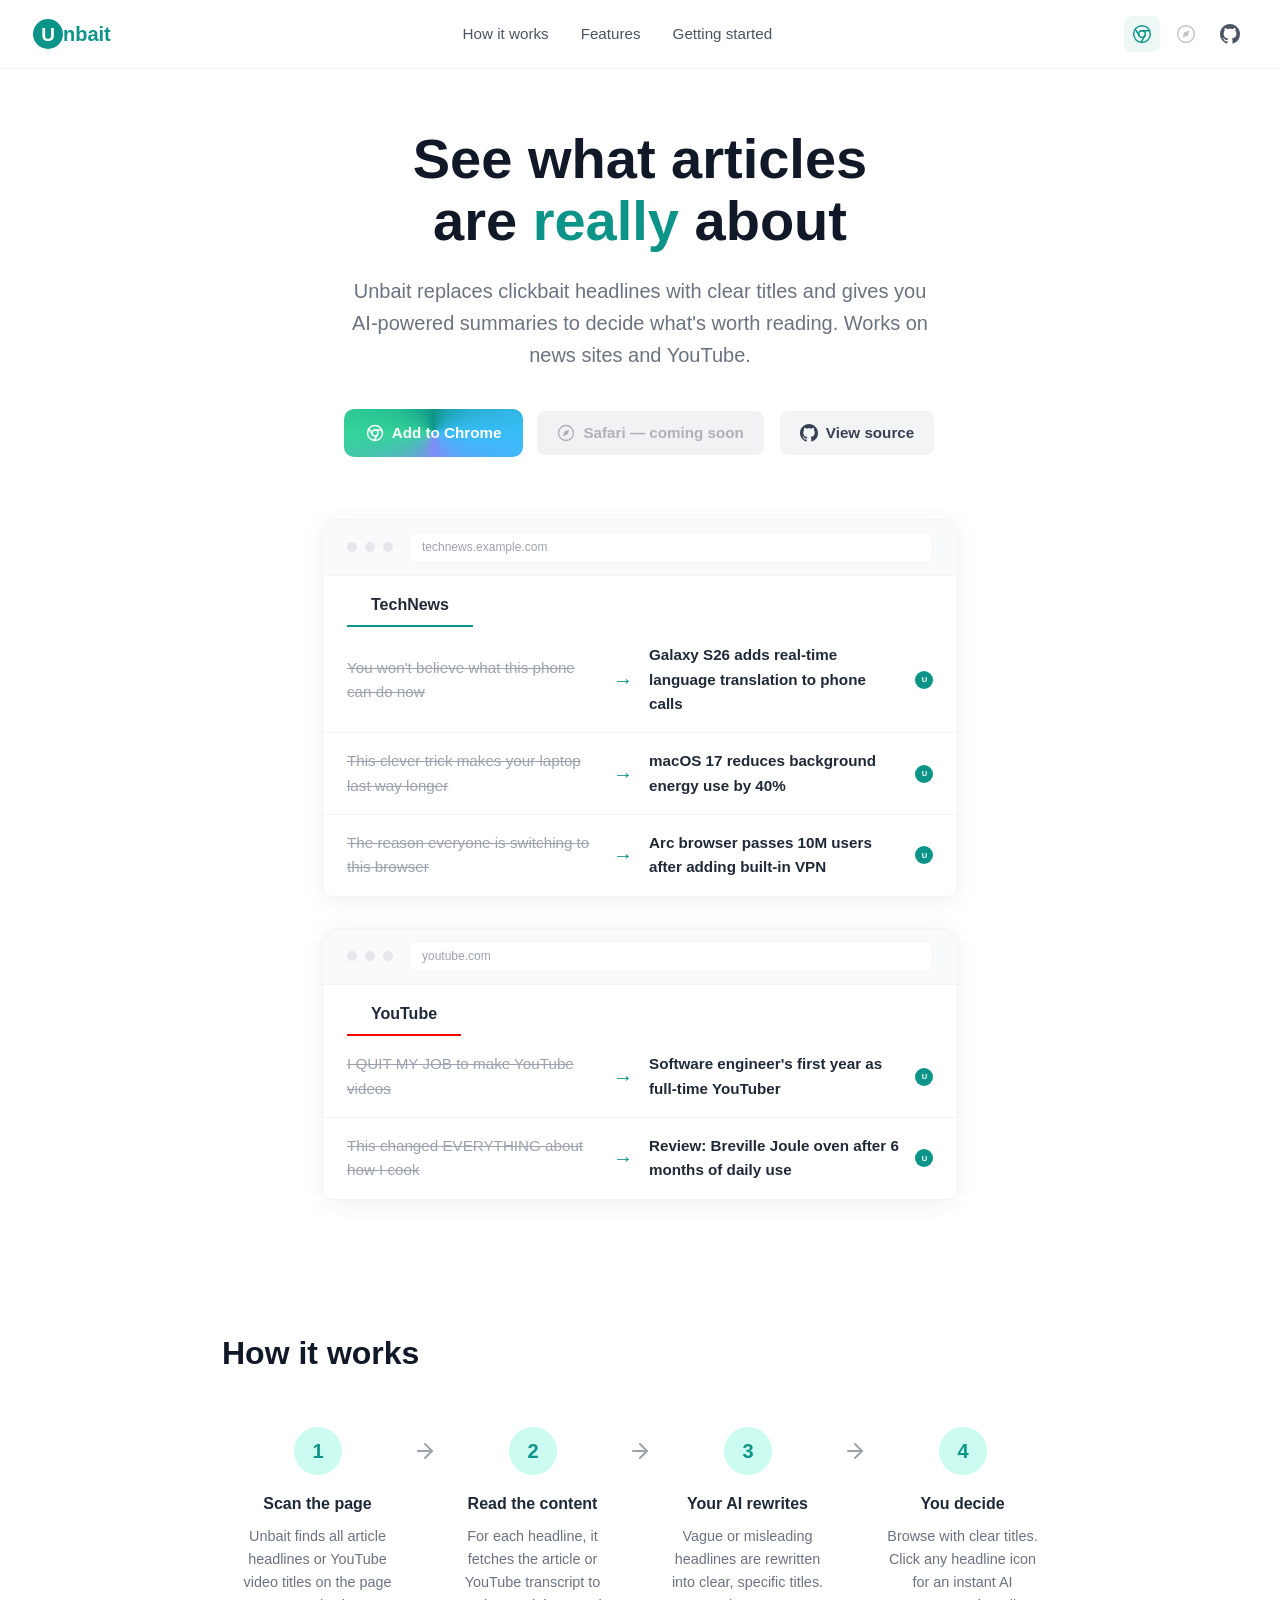
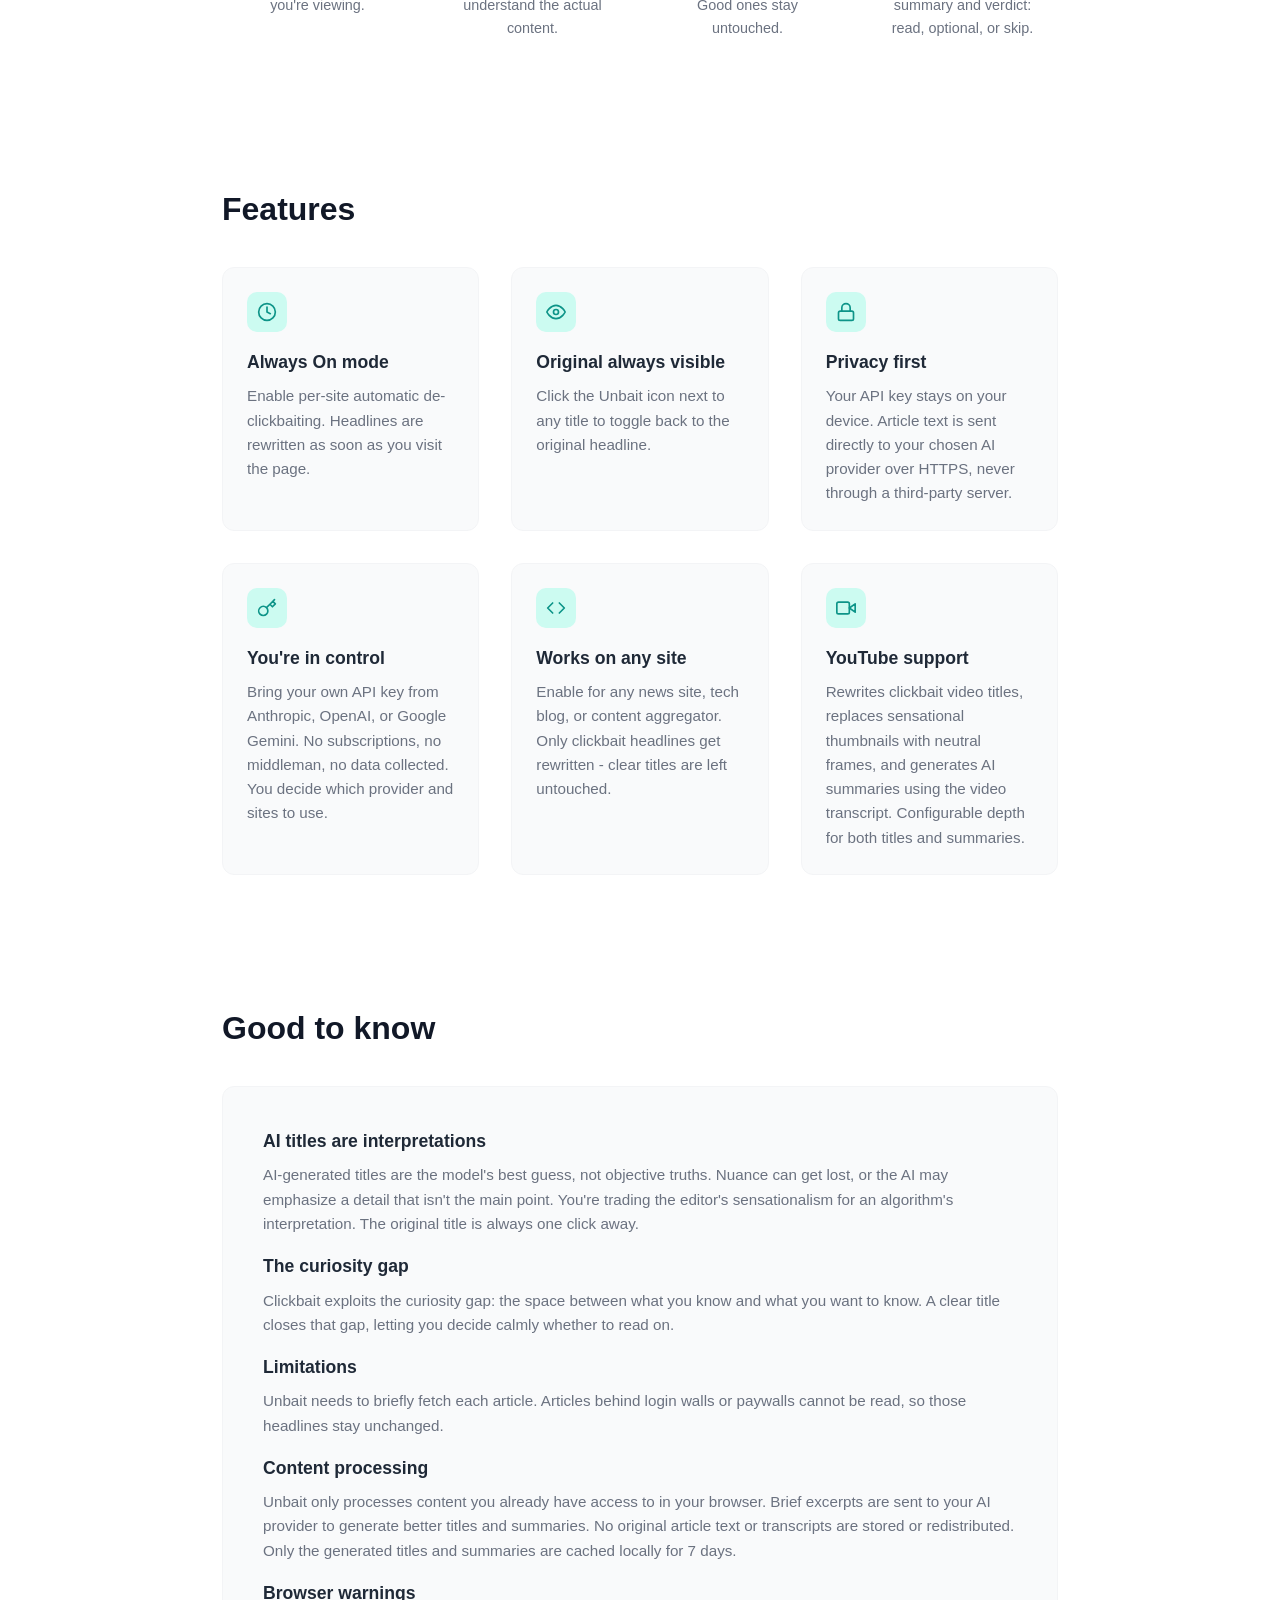
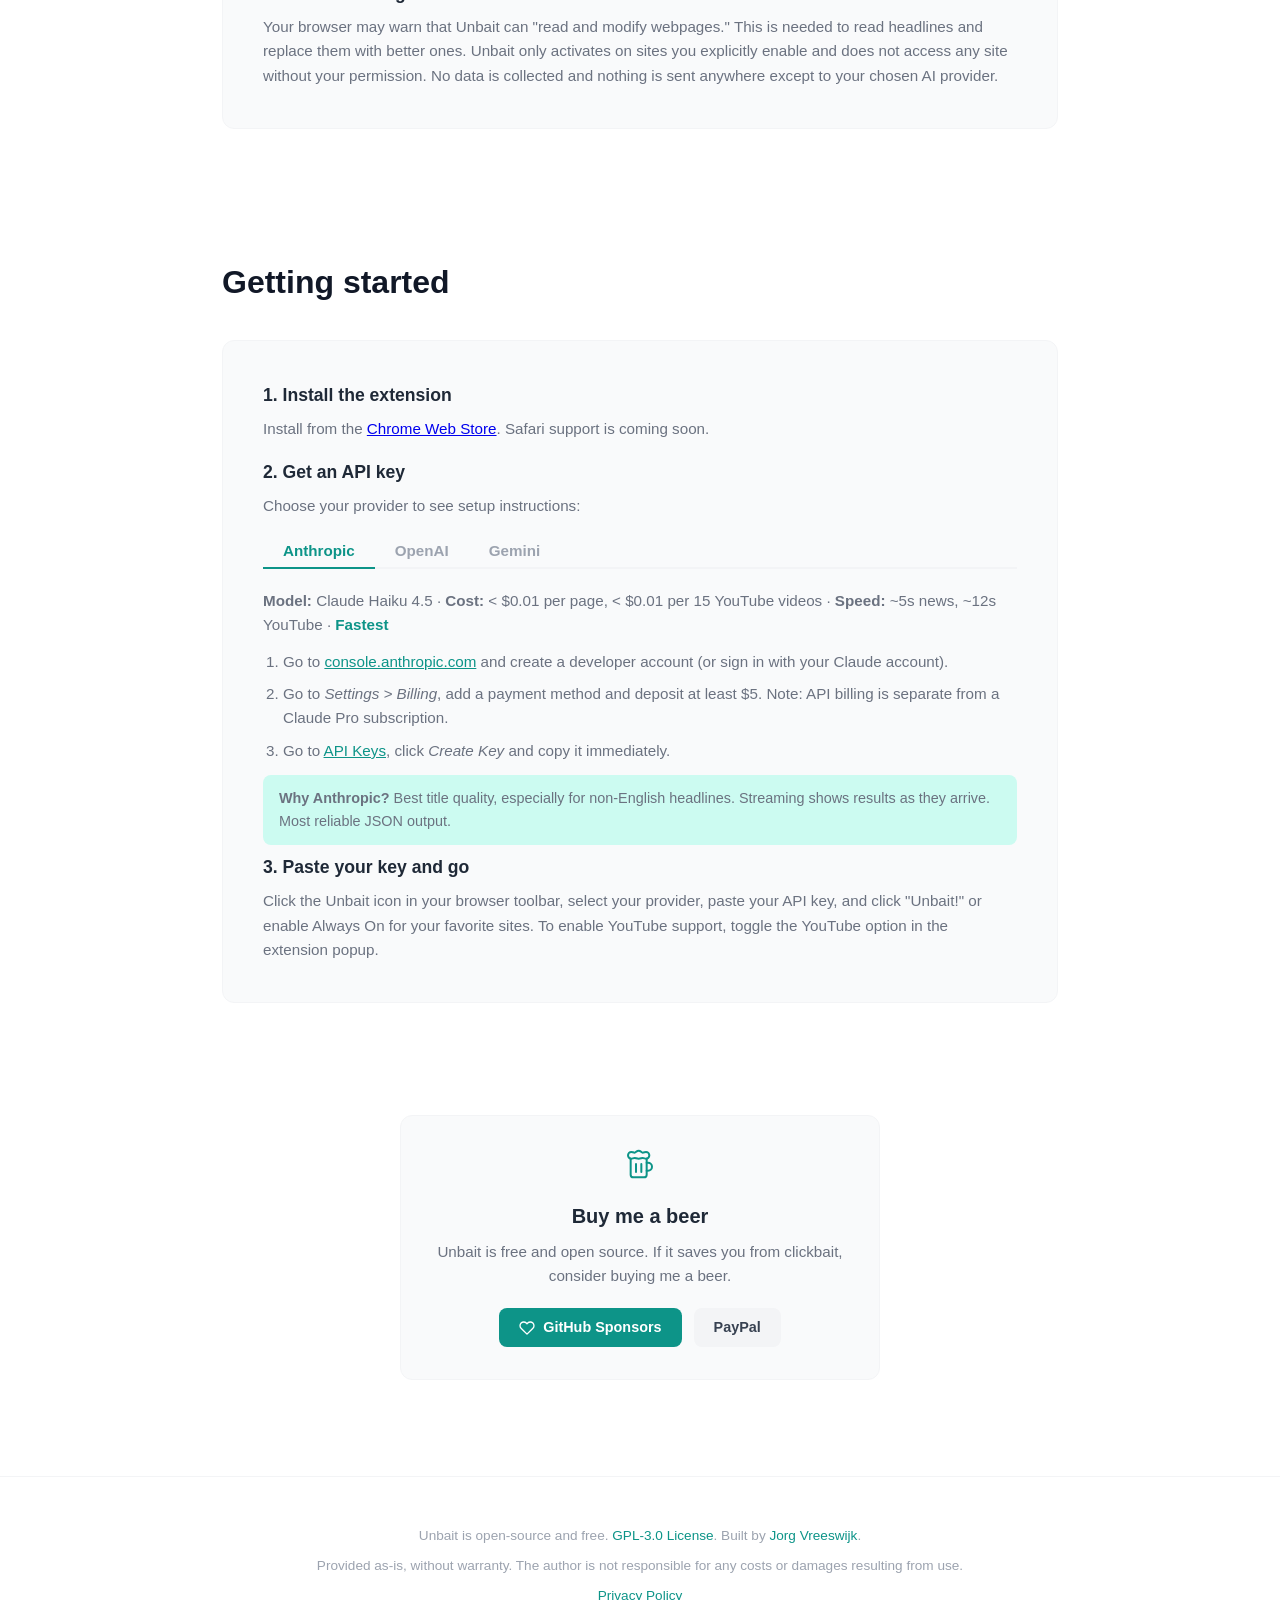
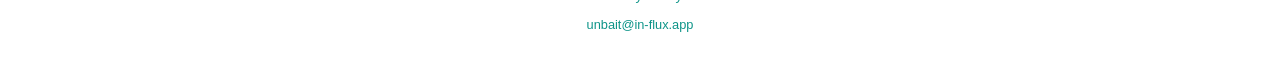
==== docs/index.html @ 8e4926e4 "Change license from MIT to GPL-3.0 Provides protection against commercial exploitation while keeping" ====
<!DOCTYPE html>
<html lang="en">
<head>
  <meta charset="UTF-8">
  <meta name="viewport" content="width=device-width, initial-scale=1.0">
  <title>Unbait - See what articles are really about</title>
  <link rel="icon" type="image/png" href="favicon.png">
  <link rel="icon" type="image/x-icon" href="favicon.ico">
  <link rel="apple-touch-icon" href="apple-touch-icon.png">
  <style>
    :root {
      --teal: #0d9488;
      --teal-light: #ccfbf1;
      --teal-dark: #0f766e;
      --gray-50: #f9fafb;
      --gray-100: #f3f4f6;
      --gray-400: #9ca3af;
      --gray-500: #6b7280;
      --gray-600: #4b5563;
      --gray-700: #374151;
      --gray-800: #1f2937;
      --gray-900: #111827;
    }

    * { margin: 0; padding: 0; box-sizing: border-box; }

    body {
      font-family: -apple-system, BlinkMacSystemFont, "Segoe UI", Roboto, Helvetica, Arial, sans-serif;
      color: var(--gray-800);
      line-height: 1.6;
      background: white;
    }

    /* Nav */
    nav {
      position: fixed;
      top: 0;
      width: 100%;
      background: rgba(255, 255, 255, 0.95);
      backdrop-filter: blur(8px);
      border-bottom: 1px solid var(--gray-100);
      z-index: 100;
      padding: 1rem 2rem;
      display: flex;
      justify-content: space-between;
      align-items: center;
    }

    .nav-logo {
      display: flex;
      align-items: center;
      gap: 0;
      text-decoration: none;
      color: var(--gray-900);
    }

    .nav-logo svg {
      width: 32px;
      height: 32px;
    }

    .nav-logo span {
      font-size: 1.25rem;
      font-weight: 700;
      color: #0d9488;
      margin-left: -1px;
    }

    .nav-links {
      display: flex;
      gap: 2rem;
      align-items: center;
    }

    .nav-links a {
      text-decoration: none;
      color: var(--gray-600);
      font-size: 0.95rem;
      transition: color 0.2s;
    }

    .nav-links a:hover { color: var(--teal); }

    .nav-store-icons {
      display: flex;
      gap: 0.5rem;
      align-items: center;
    }

    .nav-icon-btn {
      display: inline-flex;
      align-items: center;
      justify-content: center;
      width: 36px;
      height: 36px;
      border-radius: 8px;
      color: var(--gray-600);
      text-decoration: none;
      transition: background 0.2s, color 0.2s;
    }

    .nav-icon-btn:hover {
      background: var(--gray-100);
      color: var(--gray-900);
    }

    .nav-icon-btn.disabled {
      opacity: 0.4;
      cursor: default;
      pointer-events: none;
    }

    .btn {
      display: inline-flex;
      align-items: center;
      gap: 0.5rem;
      padding: 0.6rem 1.25rem;
      border-radius: 8px;
      text-decoration: none;
      font-weight: 600;
      font-size: 0.95rem;
      transition: all 0.2s;
    }

    .btn-primary {
      background: var(--teal);
      color: white;
    }

    .btn-primary:hover {
      background: var(--teal-dark);
      transform: translateY(-1px);
    }

    .btn-secondary {
      background: var(--gray-100);
      color: var(--gray-700);
    }

    .btn-secondary:hover {
      background: var(--gray-200, #e5e7eb);
    }

    /* Hero */
    .hero {
      padding: 8rem 2rem 4rem;
      max-width: 900px;
      margin: 0 auto;
      text-align: center;
    }

    .hero h1 {
      font-size: 3.5rem;
      font-weight: 800;
      line-height: 1.1;
      color: var(--gray-900);
      margin-bottom: 1.5rem;
    }

    .hero h1 em {
      font-style: normal;
      color: var(--teal);
    }

    .hero p {
      font-size: 1.25rem;
      color: var(--gray-500);
      max-width: 600px;
      margin: 0 auto 2.5rem;
    }

    .hero-buttons {
      display: flex;
      gap: 1rem;
      justify-content: center;
      flex-wrap: wrap;
    }

    /* Demo */
    .demo {
      max-width: 700px;
      margin: 0 auto 4rem;
      padding: 0 2rem;
    }

    .demo-card {
      background: white;
      border: 1px solid var(--gray-100);
      border-radius: 12px;
      overflow: hidden;
      box-shadow: 0 4px 24px rgba(0,0,0,0.06);
    }

    .demo-site-bar {
      display: flex;
      align-items: center;
      gap: 0.5rem;
      padding: 0.75rem 1.5rem;
      background: var(--gray-50);
      border-bottom: 1px solid var(--gray-100);
    }

    .demo-dot {
      width: 10px;
      height: 10px;
      border-radius: 50%;
      background: var(--gray-200, #e5e7eb);
    }

    .demo-url {
      flex: 1;
      background: white;
      border: 1px solid var(--gray-100);
      border-radius: 6px;
      padding: 0.3rem 0.75rem;
      font-size: 0.75rem;
      color: var(--gray-400);
      margin-left: 0.5rem;
    }

    .demo-site-name {
      font-weight: 700;
      font-size: 1rem;
      color: var(--gray-800);
      padding: 1rem 1.5rem 0.5rem;
      border-bottom: 2px solid var(--teal);
      display: inline-block;
      margin-left: 1.5rem;
    }

    .demo-header {
      padding: 1rem 1.5rem;
      background: var(--gray-100);
      font-size: 0.8rem;
      color: var(--gray-400);
      text-transform: uppercase;
      letter-spacing: 0.05em;
      display: none;
    }

    .demo-row {
      display: flex;
      align-items: center;
      padding: 1rem 1.5rem;
      border-bottom: 1px solid var(--gray-100);
      gap: 1rem;
    }

    .demo-row:last-child { border-bottom: none; }

    .demo-arrow {
      color: var(--teal);
      font-size: 1.25rem;
      flex-shrink: 0;
    }

    .demo-before {
      color: var(--gray-400);
      text-decoration: line-through;
      flex: 1;
      font-size: 0.95rem;
    }

    .demo-after {
      color: var(--gray-800);
      font-weight: 600;
      flex: 1;
      font-size: 0.95rem;
    }

    .demo-badge {
      display: inline-flex;
      align-items: center;
      justify-content: center;
      width: 18px;
      height: 18px;
      background: var(--teal);
      border-radius: 50%;
      flex-shrink: 0;
    }

    .demo-badge svg {
      width: 11px;
      height: 11px;
    }

    /* Sections */
    section {
      padding: 4rem 2rem;
      max-width: 900px;
      margin: 0 auto;
    }

    section h2 {
      font-size: 2rem;
      font-weight: 700;
      margin-bottom: 1rem;
      color: var(--gray-900);
    }

    /* Features */
    .features {
      display: grid;
      grid-template-columns: repeat(auto-fit, minmax(250px, 1fr));
      gap: 2rem;
      margin-top: 2rem;
    }

    .feature {
      padding: 1.5rem;
      background: var(--gray-50);
      border-radius: 12px;
      border: 1px solid var(--gray-100);
    }

    .feature-icon {
      width: 40px;
      height: 40px;
      background: var(--teal-light);
      border-radius: 10px;
      display: flex;
      align-items: center;
      justify-content: center;
      margin-bottom: 1rem;
      color: var(--teal);
    }

    .feature h3 {
      font-size: 1.1rem;
      margin-bottom: 0.5rem;
      color: var(--gray-800);
    }

    .feature p {
      font-size: 0.95rem;
      color: var(--gray-500);
    }

    /* How it works */
    .steps {
      display: flex;
      align-items: flex-start;
      justify-content: center;
      gap: 0;
      margin-top: 2rem;
    }

    .step {
      text-align: center;
      padding: 1rem;
      flex: 1;
      max-width: 220px;
    }

    .step-arrow {
      display: flex;
      align-items: center;
      padding-top: 1.75rem;
      color: var(--gray-400);
      flex-shrink: 0;
    }

    .step-number {
      width: 48px;
      height: 48px;
      border-radius: 50%;
      background: var(--teal-light);
      color: var(--teal);
      font-weight: 700;
      font-size: 1.25rem;
      display: inline-flex;
      align-items: center;
      justify-content: center;
      margin-bottom: 1rem;
    }

    .step h3 {
      font-size: 1rem;
      margin-bottom: 0.5rem;
    }

    .step p {
      font-size: 0.9rem;
      color: var(--gray-500);
    }

    /* Honest section */
    .honest {
      background: var(--gray-50);
      border-radius: 12px;
      padding: 2.5rem;
      margin-top: 2rem;
      border: 1px solid var(--gray-100);
    }

    .honest h3 {
      font-size: 1.1rem;
      margin-bottom: 0.5rem;
      color: var(--gray-800);
    }

    .honest p {
      font-size: 0.95rem;
      color: var(--gray-500);
      margin-bottom: 1rem;
    }

    .honest p:last-child { margin-bottom: 0; }

    /* Footer */
    footer {
      text-align: center;
      padding: 3rem 2rem;
      color: var(--gray-400);
      font-size: 0.85rem;
      border-top: 1px solid var(--gray-100);
      margin-top: 4rem;
    }

    footer a {
      color: var(--teal);
      text-decoration: none;
    }

    /* Provider tabs */
    .provider-tabs {
      display: flex;
      gap: 0;
      margin: 1rem 0 0;
      border-bottom: 2px solid var(--gray-100);
    }

    .provider-tab {
      padding: 0.5rem 1.25rem;
      border: none;
      background: none;
      color: var(--gray-400);
      font-size: 0.95rem;
      font-weight: 600;
      cursor: pointer;
      border-bottom: 2px solid transparent;
      margin-bottom: -2px;
      transition: color 0.2s, border-color 0.2s;
    }

    .provider-tab:hover {
      color: var(--gray-600);
    }

    .provider-tab.active {
      color: var(--teal);
      border-bottom-color: var(--teal);
    }

    .provider-instructions {
      padding: 1.25rem 0 0.5rem;
    }

    .provider-instructions p {
      font-size: 0.95rem;
      color: var(--gray-500);
      margin-bottom: 0.75rem;
    }

    .provider-instructions ol {
      padding-left: 1.25rem;
      margin-bottom: 0.75rem;
    }

    .provider-instructions li {
      font-size: 0.95rem;
      color: var(--gray-500);
      margin-bottom: 0.5rem;
    }

    .provider-instructions a {
      color: var(--teal);
    }

    .provider-tip {
      background: var(--teal-light);
      padding: 0.75rem 1rem;
      border-radius: 8px;
      font-size: 0.9rem !important;
    }

    /* Animations */
    @keyframes fadeUp {
      from { opacity: 0; transform: translateY(24px); }
      to { opacity: 1; transform: translateY(0); }
    }

    @keyframes fadeIn {
      from { opacity: 0; }
      to { opacity: 1; }
    }

    @keyframes scaleIn {
      from { opacity: 0; transform: scale(0.92); }
      to { opacity: 1; transform: scale(1); }
    }

    @keyframes slideRight {
      from { opacity: 0; transform: translateX(-16px); }
      to { opacity: 1; transform: translateX(0); }
    }

    .hero h1 {
      animation: fadeUp 0.8s ease-out;
    }

    .hero p {
      animation: fadeUp 0.8s ease-out 0.15s both;
    }

    .hero-buttons {
      animation: fadeUp 0.8s ease-out 0.3s both;
    }

    .demo-card {
      animation: scaleIn 0.7s ease-out 0.5s both;
    }

    /* Scroll reveal */
    .reveal {
      opacity: 0;
      transform: translateY(24px);
      transition: opacity 0.6s ease-out, transform 0.6s ease-out;
    }

    .reveal.visible {
      opacity: 1;
      transform: translateY(0);
    }

    .reveal-scale {
      opacity: 0;
      transform: scale(0.95);
      transition: opacity 0.6s ease-out, transform 0.6s ease-out;
    }

    .reveal-scale.visible {
      opacity: 1;
      transform: scale(1);
    }

    /* Staggered children */
    .stagger-children > * {
      opacity: 0;
      transform: translateY(16px);
      transition: opacity 0.5s ease-out, transform 0.5s ease-out;
    }

    .stagger-children.visible > *:nth-child(1) { transition-delay: 0s; }
    .stagger-children.visible > *:nth-child(2) { transition-delay: 0.08s; }
    .stagger-children.visible > *:nth-child(3) { transition-delay: 0.16s; }
    .stagger-children.visible > *:nth-child(4) { transition-delay: 0.24s; }
    .stagger-children.visible > *:nth-child(5) { transition-delay: 0.32s; }
    .stagger-children.visible > *:nth-child(6) { transition-delay: 0.40s; }
    .stagger-children.visible > *:nth-child(7) { transition-delay: 0.48s; }

    .stagger-children.visible > * {
      opacity: 1;
      transform: translateY(0);
    }

    /* Demo row animation */
    .demo-row {
      transition: opacity 0.5s ease-out, transform 0.5s ease-out;
    }

    .demo-card.visible .demo-row:nth-child(2) { transition-delay: 0.1s; }
    .demo-card.visible .demo-row:nth-child(3) { transition-delay: 0.2s; }
    .demo-card.visible .demo-row:nth-child(4) { transition-delay: 0.3s; }

    /* Feature card hover */
    .feature {
      transition: transform 0.25s ease-out, box-shadow 0.25s ease-out;
    }

    .feature:hover {
      transform: translateY(-4px);
      box-shadow: 0 8px 24px rgba(0,0,0,0.08);
    }

    /* Step number pulse on reveal */
    .step-number {
      transition: transform 0.4s ease-out;
    }

    .stagger-children.visible .step-number {
      animation: scaleIn 0.4s ease-out both;
    }

    /* Prefers reduced motion */
    @media (prefers-reduced-motion: reduce) {
      *, *::before, *::after {
        animation-duration: 0.01ms !important;
        transition-duration: 0.01ms !important;
      }
      .reveal, .reveal-scale, .stagger-children > * {
        opacity: 1 !important;
        transform: none !important;
      }
    }

    /* Responsive */
    @media (max-width: 640px) {
      .hero h1 { font-size: 2.25rem; }
      .hero p { font-size: 1.1rem; }
      nav { padding: 0.75rem 1rem; }
      .nav-links { gap: 1rem; }
      .demo-row { flex-direction: column; gap: 0.5rem; }
      .demo-before, .demo-after { flex: none; }
      .steps { flex-direction: column; align-items: center; }
      .step { max-width: 100%; }
      .step-arrow { transform: rotate(90deg); padding: 0; }
    }

    /* ── Browser-detected sparkle highlight ───────────────────────────── */
    @property --sparkle-angle {
      syntax: '<angle>';
      initial-value: 0deg;
      inherits: false;
    }
    @keyframes sparkle-spin {
      to { --sparkle-angle: 360deg; }
    }
    /* Hero button: spinning gradient border behind the button */
    .store-highlight.btn {
      position: relative;
      isolation: isolate;
    }
    .store-highlight.btn::before {
      content: '';
      position: absolute;
      inset: -2px;
      border-radius: 10px;
      background: conic-gradient(from var(--sparkle-angle), #0d9488, #38bdf8, #818cf8, #34d399, #0d9488);
      animation: sparkle-spin 3s linear infinite;
      z-index: -1;
    }
    /* Nav icon: teal fill + pulsing ring */
    @keyframes nav-pulse {
      0%, 100% { box-shadow: 0 0 0 0 rgba(13, 148, 136, 0.3); }
      60%       { box-shadow: 0 0 0 3px rgba(13, 148, 136, 0); }
    }
    .store-highlight.nav-icon-btn {
      background: rgba(13, 148, 136, 0.08);
      color: var(--teal);
      animation: nav-pulse 3s ease-out infinite;
    }
    /* Dimmed: other-browser store buttons stay visible but step back */
    .store-dimmed.btn {
      opacity: 0.55 !important;
      background: var(--gray-200, #e5e7eb) !important;
      color: var(--gray-500) !important;
    }
    .store-dimmed.btn:hover {
      opacity: 0.8 !important;
      background: var(--gray-200, #e5e7eb) !important;
    }
    .store-dimmed.nav-icon-btn {
      opacity: 0.35;
    }
    .store-dimmed.nav-icon-btn:hover {
      opacity: 0.65;
    }
  </style>
</head>
<body>

  <nav>
    <a href="#" class="nav-logo">
      <svg viewBox="0 0 32 32" xmlns="http://www.w3.org/2000/svg">
        <circle cx="16" cy="16" r="15" fill="#0d9488"/>
        <text x="16" y="16" text-anchor="middle" dominant-baseline="central" font-family="-apple-system,BlinkMacSystemFont,Helvetica,Arial,sans-serif" font-size="19" font-weight="800" fill="white">U</text>
      </svg>
      <span>nbait</span>
    </a>
    <div class="nav-links">
      <a href="#how-it-works">How it works</a>
      <a href="#features">Features</a>
      <a href="#getting-started">Getting started</a>
    </div>
    <div class="nav-store-icons">
      <!-- Chrome Web Store -->
      <a href="https://chromewebstore.google.com/detail/unbait/aalfifejmilfomffjgkaflbfkllgpbfa" class="nav-icon-btn store-chrome" title="Add to Chrome" target="_blank" rel="noopener" aria-label="Add to Chrome">
        <svg width="20" height="20" viewBox="0 0 24 24" fill="none" stroke="currentColor" stroke-width="1.75" stroke-linecap="round" stroke-linejoin="round"><circle cx="12" cy="12" r="10"/><circle cx="12" cy="12" r="4"/><line x1="21.17" y1="8" x2="12" y2="8"/><line x1="3.95" y1="6.06" x2="8.54" y2="14"/><line x1="10.88" y1="21.94" x2="15.46" y2="14"/></svg>
      </a>
      <!-- Safari — coming soon -->
      <span class="nav-icon-btn disabled store-safari" title="Safari — coming soon" aria-label="Safari coming soon">
        <svg width="20" height="20" viewBox="0 0 24 24" fill="none" stroke="currentColor" stroke-width="1.75" stroke-linecap="round" stroke-linejoin="round"><circle cx="12" cy="12" r="10"/><polygon points="16.24 7.76 14.12 14.12 7.76 16.24 9.88 9.88 16.24 7.76" fill="currentColor" stroke="none"/></svg>
      </span>
      <!-- GitHub -->
      <a href="https://github.com/jorgvreeswijk/unbait" class="nav-icon-btn" title="View source on GitHub" target="_blank" rel="noopener" aria-label="View source on GitHub">
        <svg width="20" height="20" viewBox="0 0 16 16" fill="currentColor"><path d="M8 0C3.58 0 0 3.58 0 8c0 3.54 2.29 6.53 5.47 7.59.4.07.55-.17.55-.38 0-.19-.01-.82-.01-1.49-2.01.37-2.53-.49-2.69-.94-.09-.23-.48-.94-.82-1.13-.28-.15-.68-.52-.01-.53.63-.01 1.08.58 1.23.82.72 1.21 1.87.87 2.33.66.07-.52.28-.87.51-1.07-1.78-.2-3.64-.89-3.64-3.95 0-.87.31-1.59.82-2.15-.08-.2-.36-1.02.08-2.12 0 0 .67-.21 2.2.82.64-.18 1.32-.27 2-.27.68 0 1.36.09 2 .27 1.53-1.04 2.2-.82 2.2-.82.44 1.1.16 1.92.08 2.12.51.56.82 1.27.82 2.15 0 3.07-1.87 3.75-3.65 3.95.29.25.54.73.54 1.48 0 1.07-.01 1.93-.01 2.2 0 .21.15.46.55.38A8.01 8.01 0 0016 8c0-4.42-3.58-8-8-8z"/></svg>
      </a>
    </div>
  </nav>

  <section class="hero">
    <h1>See what articles<br>are <em>really</em> about</h1>
    <p>Unbait replaces clickbait headlines with clear titles and gives you AI-powered summaries to decide what's worth reading. Works on news sites and YouTube.</p>
    <div class="hero-buttons">
      <a href="https://chromewebstore.google.com/detail/unbait/aalfifejmilfomffjgkaflbfkllgpbfa" class="btn btn-primary store-chrome" target="_blank" rel="noopener">
        <svg width="18" height="18" viewBox="0 0 24 24" fill="none" stroke="currentColor" stroke-width="2" stroke-linecap="round" stroke-linejoin="round"><circle cx="12" cy="12" r="10"/><circle cx="12" cy="12" r="4"/><line x1="21.17" y1="8" x2="12" y2="8"/><line x1="3.95" y1="6.06" x2="8.54" y2="14"/><line x1="10.88" y1="21.94" x2="15.46" y2="14"/></svg>
        Add to Chrome
      </a>
      <span class="btn btn-secondary store-safari" style="cursor: default; opacity: 0.55;">
        <svg width="18" height="18" viewBox="0 0 24 24" fill="none" stroke="currentColor" stroke-width="1.75" stroke-linecap="round" stroke-linejoin="round"><circle cx="12" cy="12" r="10"/><polygon points="16.24 7.76 14.12 14.12 7.76 16.24 9.88 9.88 16.24 7.76" fill="currentColor" stroke="none"/></svg>
        Safari — coming soon
      </span>
      <a href="https://github.com/jorgvreeswijk/unbait" class="btn btn-secondary" target="_blank" rel="noopener">
        <svg width="18" height="18" viewBox="0 0 16 16" fill="currentColor"><path d="M8 0C3.58 0 0 3.58 0 8c0 3.54 2.29 6.53 5.47 7.59.4.07.55-.17.55-.38 0-.19-.01-.82-.01-1.49-2.01.37-2.53-.49-2.69-.94-.09-.23-.48-.94-.82-1.13-.28-.15-.68-.52-.01-.53.63-.01 1.08.58 1.23.82.72 1.21 1.87.87 2.33.66.07-.52.28-.87.51-1.07-1.78-.2-3.64-.89-3.64-3.95 0-.87.31-1.59.82-2.15-.08-.2-.36-1.02.08-2.12 0 0 .67-.21 2.2.82.64-.18 1.32-.27 2-.27.68 0 1.36.09 2 .27 1.53-1.04 2.2-.82 2.2-.82.44 1.1.16 1.92.08 2.12.51.56.82 1.27.82 2.15 0 3.07-1.87 3.75-3.65 3.95.29.25.54.73.54 1.48 0 1.07-.01 1.93-.01 2.2 0 .21.15.46.55.38A8.01 8.01 0 0016 8c0-4.42-3.58-8-8-8z"/></svg>
        View source
      </a>
    </div>
  </section>

  <div class="demo">
    <div class="demo-card">
      <div class="demo-site-bar">
        <span class="demo-dot"></span>
        <span class="demo-dot"></span>
        <span class="demo-dot"></span>
        <span class="demo-url">technews.example.com</span>
      </div>
      <div class="demo-site-name">TechNews</div>
      <div class="demo-row">
        <span class="demo-before">You won't believe what this phone can do now</span>
        <span class="demo-arrow">&rarr;</span>
        <span class="demo-after">Galaxy S26 adds real-time language translation to phone calls</span>
        <span class="demo-badge"><svg viewBox="0 0 32 32" xmlns="http://www.w3.org/2000/svg"><text x="16" y="16" text-anchor="middle" dominant-baseline="central" font-family="Arial" font-size="22" font-weight="800" fill="white">U</text></svg></span>
      </div>
      <div class="demo-row">
        <span class="demo-before">This clever trick makes your laptop last way longer</span>
        <span class="demo-arrow">&rarr;</span>
        <span class="demo-after">macOS 17 reduces background energy use by 40%</span>
        <span class="demo-badge"><svg viewBox="0 0 32 32" xmlns="http://www.w3.org/2000/svg"><text x="16" y="16" text-anchor="middle" dominant-baseline="central" font-family="Arial" font-size="22" font-weight="800" fill="white">U</text></svg></span>
      </div>
      <div class="demo-row">
        <span class="demo-before">The reason everyone is switching to this browser</span>
        <span class="demo-arrow">&rarr;</span>
        <span class="demo-after">Arc browser passes 10M users after adding built-in VPN</span>
        <span class="demo-badge"><svg viewBox="0 0 32 32" xmlns="http://www.w3.org/2000/svg"><text x="16" y="16" text-anchor="middle" dominant-baseline="central" font-family="Arial" font-size="22" font-weight="800" fill="white">U</text></svg></span>
      </div>
    </div>
  </div>

  <div class="demo" style="margin-top: -2rem;">
    <div class="demo-card">
      <div class="demo-site-bar">
        <span class="demo-dot"></span>
        <span class="demo-dot"></span>
        <span class="demo-dot"></span>
        <span class="demo-url">youtube.com</span>
      </div>
      <div class="demo-site-name" style="border-bottom-color: #ff0000;">YouTube</div>
      <div class="demo-row">
        <span class="demo-before">I QUIT MY JOB to make YouTube videos</span>
        <span class="demo-arrow">&rarr;</span>
        <span class="demo-after">Software engineer's first year as full-time YouTuber</span>
        <span class="demo-badge"><svg viewBox="0 0 32 32" xmlns="http://www.w3.org/2000/svg"><text x="16" y="16" text-anchor="middle" dominant-baseline="central" font-family="Arial" font-size="22" font-weight="800" fill="white">U</text></svg></span>
      </div>
      <div class="demo-row">
        <span class="demo-before">This changed EVERYTHING about how I cook</span>
        <span class="demo-arrow">&rarr;</span>
        <span class="demo-after">Review: Breville Joule oven after 6 months of daily use</span>
        <span class="demo-badge"><svg viewBox="0 0 32 32" xmlns="http://www.w3.org/2000/svg"><text x="16" y="16" text-anchor="middle" dominant-baseline="central" font-family="Arial" font-size="22" font-weight="800" fill="white">U</text></svg></span>
      </div>
    </div>
  </div>

  <section id="how-it-works" class="reveal">
    <h2>How it works</h2>
    <div class="steps stagger-children">
      <div class="step">
        <div class="step-number">1</div>
        <h3>Scan the page</h3>
        <p>Unbait finds all article headlines or YouTube video titles on the page you're viewing.</p>
      </div>
      <div class="step-arrow">
        <svg width="24" height="24" viewBox="0 0 24 24" fill="none" stroke="currentColor" stroke-width="2" stroke-linecap="round" stroke-linejoin="round"><path d="M5 12h14"/><path d="m12 5 7 7-7 7"/></svg>
      </div>
      <div class="step">
        <div class="step-number">2</div>
        <h3>Read the content</h3>
        <p>For each headline, it fetches the article or YouTube transcript to understand the actual content.</p>
      </div>
      <div class="step-arrow">
        <svg width="24" height="24" viewBox="0 0 24 24" fill="none" stroke="currentColor" stroke-width="2" stroke-linecap="round" stroke-linejoin="round"><path d="M5 12h14"/><path d="m12 5 7 7-7 7"/></svg>
      </div>
      <div class="step">
        <div class="step-number">3</div>
        <h3>Your AI rewrites</h3>
        <p>Vague or misleading headlines are rewritten into clear, specific titles. Good ones stay untouched.</p>
      </div>
      <div class="step-arrow">
        <svg width="24" height="24" viewBox="0 0 24 24" fill="none" stroke="currentColor" stroke-width="2" stroke-linecap="round" stroke-linejoin="round"><path d="M5 12h14"/><path d="m12 5 7 7-7 7"/></svg>
      </div>
      <div class="step">
        <div class="step-number">4</div>
        <h3>You decide</h3>
        <p>Browse with clear titles. Click any headline icon for an instant AI summary and verdict: read, optional, or skip.</p>
      </div>
    </div>
  </section>

  <section id="features" class="reveal">
    <h2>Features</h2>
    <div class="features stagger-children">
      <div class="feature">
        <div class="feature-icon">
          <svg width="20" height="20" viewBox="0 0 24 24" fill="none" stroke="currentColor" stroke-width="2" stroke-linecap="round" stroke-linejoin="round"><circle cx="12" cy="12" r="10"/><polyline points="12 6 12 12 16 14"/></svg>
        </div>
        <h3>Always On mode</h3>
        <p>Enable per-site automatic de-clickbaiting. Headlines are rewritten as soon as you visit the page.</p>
      </div>
      <div class="feature">
        <div class="feature-icon">
          <svg width="20" height="20" viewBox="0 0 24 24" fill="none" stroke="currentColor" stroke-width="2" stroke-linecap="round" stroke-linejoin="round"><path d="M1 12s4-8 11-8 11 8 11 8-4 8-11 8-11-8-11-8z"/><circle cx="12" cy="12" r="3"/></svg>
        </div>
        <h3>Original always visible</h3>
        <p>Click the Unbait icon next to any title to toggle back to the original headline.</p>
      </div>
      <div class="feature">
        <div class="feature-icon">
          <svg width="20" height="20" viewBox="0 0 24 24" fill="none" stroke="currentColor" stroke-width="2" stroke-linecap="round" stroke-linejoin="round"><rect x="3" y="11" width="18" height="11" rx="2" ry="2"/><path d="M7 11V7a5 5 0 0 1 10 0v4"/></svg>
        </div>
        <h3>Privacy first</h3>
        <p>Your API key stays on your device. Article text is sent directly to your chosen AI provider over HTTPS, never through a third-party server.</p>
      </div>
      <div class="feature">
        <div class="feature-icon">
          <svg width="20" height="20" viewBox="0 0 24 24" fill="none" stroke="currentColor" stroke-width="2" stroke-linecap="round" stroke-linejoin="round"><path d="M21 2l-2 2m-7.61 7.61a5.5 5.5 0 1 1-7.778 7.778 5.5 5.5 0 0 1 7.777-7.777zm0 0L15.5 7.5m0 0l3 3L22 7l-3-3m-3.5 3.5L19 4"/></svg>
        </div>
        <h3>You're in control</h3>
        <p>Bring your own API key from Anthropic, OpenAI, or Google Gemini. No subscriptions, no middleman, no data collected. You decide which provider and sites to use.</p>
      </div>
      <div class="feature">
        <div class="feature-icon">
          <svg width="20" height="20" viewBox="0 0 24 24" fill="none" stroke="currentColor" stroke-width="2" stroke-linecap="round" stroke-linejoin="round"><polyline points="16 18 22 12 16 6"/><polyline points="8 6 2 12 8 18"/></svg>
        </div>
        <h3>Works on any site</h3>
        <p>Enable for any news site, tech blog, or content aggregator. Only clickbait headlines get rewritten - clear titles are left untouched.</p>
      </div>
      <div class="feature">
        <div class="feature-icon">
          <svg width="20" height="20" viewBox="0 0 24 24" fill="none" stroke="currentColor" stroke-width="2" stroke-linecap="round" stroke-linejoin="round"><polygon points="23 7 16 12 23 17 23 7"/><rect x="1" y="5" width="15" height="14" rx="2" ry="2"/></svg>
        </div>
        <h3>YouTube support</h3>
        <p>Rewrites clickbait video titles, replaces sensational thumbnails with neutral frames, and generates AI summaries using the video transcript. Configurable depth for both titles and summaries.</p>
      </div>
    </div>
  </section>

  <section class="reveal">
    <h2>Good to know</h2>
    <div class="honest">
      <h3>AI titles are interpretations</h3>
      <p>AI-generated titles are the model's best guess, not objective truths. Nuance can get lost, or the AI may emphasize a detail that isn't the main point. You're trading the editor's sensationalism for an algorithm's interpretation. The original title is always one click away.</p>

      <h3>The curiosity gap</h3>
      <p>Clickbait exploits the curiosity gap: the space between what you know and what you want to know. A clear title closes that gap, letting you decide calmly whether to read on.</p>

      <h3>Limitations</h3>
      <p>Unbait needs to briefly fetch each article. Articles behind login walls or paywalls cannot be read, so those headlines stay unchanged.</p>

      <h3>Content processing</h3>
      <p>Unbait only processes content you already have access to in your browser. Brief excerpts are sent to your AI provider to generate better titles and summaries. No original article text or transcripts are stored or redistributed. Only the generated titles and summaries are cached locally for 7 days.</p>

      <h3>Browser warnings</h3>
      <p>Your browser may warn that Unbait can "read and modify webpages." This is needed to read headlines and replace them with better ones. Unbait only activates on sites you explicitly enable and does not access any site without your permission. No data is collected and nothing is sent anywhere except to your chosen AI provider.</p>
    </div>
  </section>

  <section id="getting-started" class="reveal">
    <h2>Getting started</h2>
    <div class="honest">
      <h3>1. Install the extension</h3>
      <p>Install from the <a href="https://chromewebstore.google.com/detail/unbait/aalfifejmilfomffjgkaflbfkllgpbfa">Chrome Web Store</a>. Safari support is coming soon.</p>

      <h3>2. Get an API key</h3>
      <p>Choose your provider to see setup instructions:</p>

      <div class="provider-tabs">
        <button class="provider-tab active" data-provider="anthropic">Anthropic</button>
        <button class="provider-tab" data-provider="openai">OpenAI</button>
        <button class="provider-tab" data-provider="gemini">Gemini</button>
      </div>

      <div class="provider-instructions" id="instructions-anthropic">
        <p><strong>Model:</strong> Claude Haiku 4.5 &middot; <strong>Cost:</strong> &lt; $0.01 per page, &lt; $0.01 per 15 YouTube videos &middot; <strong>Speed:</strong> ~5s news, ~12s YouTube &middot; <strong style="color: var(--teal);">Fastest</strong></p>
        <ol>
          <li>Go to <a href="https://console.anthropic.com">console.anthropic.com</a> and create a developer account (or sign in with your Claude account).</li>
          <li>Go to <em>Settings &gt; Billing</em>, add a payment method and deposit at least $5. Note: API billing is separate from a Claude Pro subscription.</li>
          <li>Go to <a href="https://console.anthropic.com/settings/keys">API Keys</a>, click <em>Create Key</em> and copy it immediately.</li>
        </ol>
        <p class="provider-tip"><strong>Why Anthropic?</strong> Best title quality, especially for non-English headlines. Streaming shows results as they arrive. Most reliable JSON output.</p>
      </div>

      <div class="provider-instructions" id="instructions-openai" style="display:none">
        <p><strong>Model:</strong> GPT-4o mini &middot; <strong>Cost:</strong> &lt; $0.01 per page, &lt; $0.01 per 15 YouTube videos &middot; <strong>Speed:</strong> ~7s news, ~15s YouTube</p>
        <ol>
          <li>Go to <a href="https://platform.openai.com">platform.openai.com</a> and sign up or log in.</li>
          <li>Go to <em>Settings &gt; Billing</em>, add a payment method and deposit at least $5.</li>
          <li>Go to <a href="https://platform.openai.com/api-keys">API Keys</a>, click <em>Create new secret key</em> and copy it immediately.</li>
        </ol>
        <p class="provider-tip"><strong>Tip:</strong> Good alternative with streaming support and reliable results. Set a monthly budget under <em>Settings &gt; Limits</em>.</p>
      </div>

      <div class="provider-instructions" id="instructions-gemini" style="display:none">
        <p><strong>Model:</strong> Gemini 2.5 Flash &middot; <strong>Cost:</strong> Free but limited (20 pages/day, 5/min) &middot; <strong>Speed:</strong> ~10s news, ~22s YouTube</p>
        <ol>
          <li>Go to <a href="https://aistudio.google.com/apikey">aistudio.google.com/apikey</a> and create a new API key.</li>
          <li>No billing required. The free tier allows ~20 pages per day.</li>
        </ol>
        <p class="provider-tip"><strong>Good for trying Unbait for free.</strong> May replace fewer titles than Anthropic or OpenAI due to stricter clickbait detection. For daily use, consider switching to a paid provider (&lt; $0.01/page).</p>
      </div>

      <h3>3. Paste your key and go</h3>
      <p>Click the Unbait icon in your browser toolbar, select your provider, paste your API key, and click "Unbait!" or enable Always On for your favorite sites. To enable YouTube support, toggle the YouTube option in the extension popup.</p>
    </div>
  </section>

  <section class="reveal" style="text-align: center; padding: 3rem 2rem 2rem;">
    <div style="max-width: 480px; margin: 0 auto; padding: 2rem; background: var(--gray-50); border-radius: 12px; border: 1px solid var(--gray-100);">
      <svg width="32" height="32" viewBox="0 0 24 24" fill="none" stroke="var(--teal)" stroke-width="1.5" stroke-linecap="round" stroke-linejoin="round" style="margin-bottom: 0.75rem;"><path d="M17 11h1a3 3 0 0 1 0 6h-1"/><path d="M9 12v6"/><path d="M13 12v6"/><path d="M14 7.5c-1 0-1.44.5-3 .5s-2-.5-3-.5-1.72.5-2.5.5a2.5 2.5 0 0 1 0-5c.78 0 1.57.5 2.5.5S9.44 2 11 2s2 1.5 3 1.5 1.72-.5 2.5-.5a2.5 2.5 0 0 1 0 5c-.78 0-1.5-.5-2.5-.5Z"/><path d="M5 8v12a2 2 0 0 0 2 2h8a2 2 0 0 0 2-2V8"/></svg>
      <h3 style="font-size: 1.25rem; margin-bottom: 0.5rem; color: var(--gray-800);">Buy me a beer</h3>
      <p style="font-size: 0.95rem; color: var(--gray-500); margin-bottom: 1.25rem;">Unbait is free and open source. If it saves you from clickbait, consider buying me a beer.</p>
      <div style="display: flex; gap: 0.75rem; justify-content: center; flex-wrap: wrap;">
        <a href="https://github.com/sponsors/jorgvreeswijk" class="btn btn-primary" style="font-size: 0.9rem; padding: 0.5rem 1.25rem;">
          <svg width="16" height="16" viewBox="0 0 24 24" fill="none" stroke="currentColor" stroke-width="2" stroke-linecap="round" stroke-linejoin="round"><path d="M20.84 4.61a5.5 5.5 0 0 0-7.78 0L12 5.67l-1.06-1.06a5.5 5.5 0 0 0-7.78 7.78l1.06 1.06L12 21.23l7.78-7.78 1.06-1.06a5.5 5.5 0 0 0 0-7.78z"/></svg>
          GitHub Sponsors
        </a>
        <a href="https://www.paypal.com/paypalme/unbaitlink" class="btn btn-secondary" style="font-size: 0.9rem; padding: 0.5rem 1.25rem;">
          PayPal
        </a>
      </div>
    </div>
  </section>

  <footer>
    <p>Unbait is open-source and free. <a href="https://github.com/jorgvreeswijk/unbait/blob/main/LICENSE">GPL-3.0 License</a>. Built by <a href="https://github.com/jorgvreeswijk">Jorg Vreeswijk</a>.</p>
    <p style="margin-top: 0.5rem;">Provided as-is, without warranty. The author is not responsible for any costs or damages resulting from use.</p>
    <p style="margin-top: 0.5rem;"><a href="/privacy">Privacy Policy</a></p>
    <p style="margin-top: 0.5rem; font-size: 0.8rem;"><a href="mailto:unbait@in-flux.app">unbait@in-flux.app</a></p>
  </footer>

  <script>
    // Provider tab switching
    document.querySelectorAll('.provider-tab').forEach(tab => {
      tab.addEventListener('click', () => {
        document.querySelectorAll('.provider-tab').forEach(t => t.classList.remove('active'));
        tab.classList.add('active');
        const provider = tab.dataset.provider;
        document.querySelectorAll('.provider-instructions').forEach(el => el.style.display = 'none');
        document.getElementById('instructions-' + provider).style.display = 'block';
      });
    });

    // Scroll reveal animations
    const observer = new IntersectionObserver((entries) => {
      entries.forEach(entry => {
        if (entry.isIntersecting) {
          entry.target.classList.add('visible');
          observer.unobserve(entry.target);
        }
      });
    }, { threshold: 0.15, rootMargin: '0px 0px -40px 0px' });

    document.querySelectorAll('.reveal, .reveal-scale, .stagger-children').forEach(el => {
      observer.observe(el);
    });

    // Smooth scroll for nav links
    document.querySelectorAll('a[href^="#"]').forEach(link => {
      link.addEventListener('click', (e) => {
        const target = document.querySelector(link.getAttribute('href'));
        if (target) {
          e.preventDefault();
          target.scrollIntoView({ behavior: 'smooth', block: 'start' });
        }
      });
    });
  </script>

  <script>
    // Detect browser, highlight matching store buttons, dim the others.
    // If browser is unknown/unsupported → no classes added, all buttons normal.
    (function () {
      var ua = navigator.userAgent;
      var isSafari = /Safari/i.test(ua) && !/Chrome|CriOS|FxiOS/i.test(ua);
      var isChrome = /Chrome/i.test(ua) && !/Edg|Edge|OPR/i.test(ua);
      var target = isChrome ? 'chrome' : isSafari ? 'safari' : null;
      if (!target) return; // unknown browser → show everything at full opacity
      var other = target === 'chrome' ? 'safari' : 'chrome';
      document.querySelectorAll('.store-' + target).forEach(function (el) {
        el.classList.add('store-highlight');
        el.style.opacity = '1';
      });
      document.querySelectorAll('.store-' + other).forEach(function (el) {
        el.classList.add('store-dimmed');
      });
    })();
  </script>

</body>
</html>
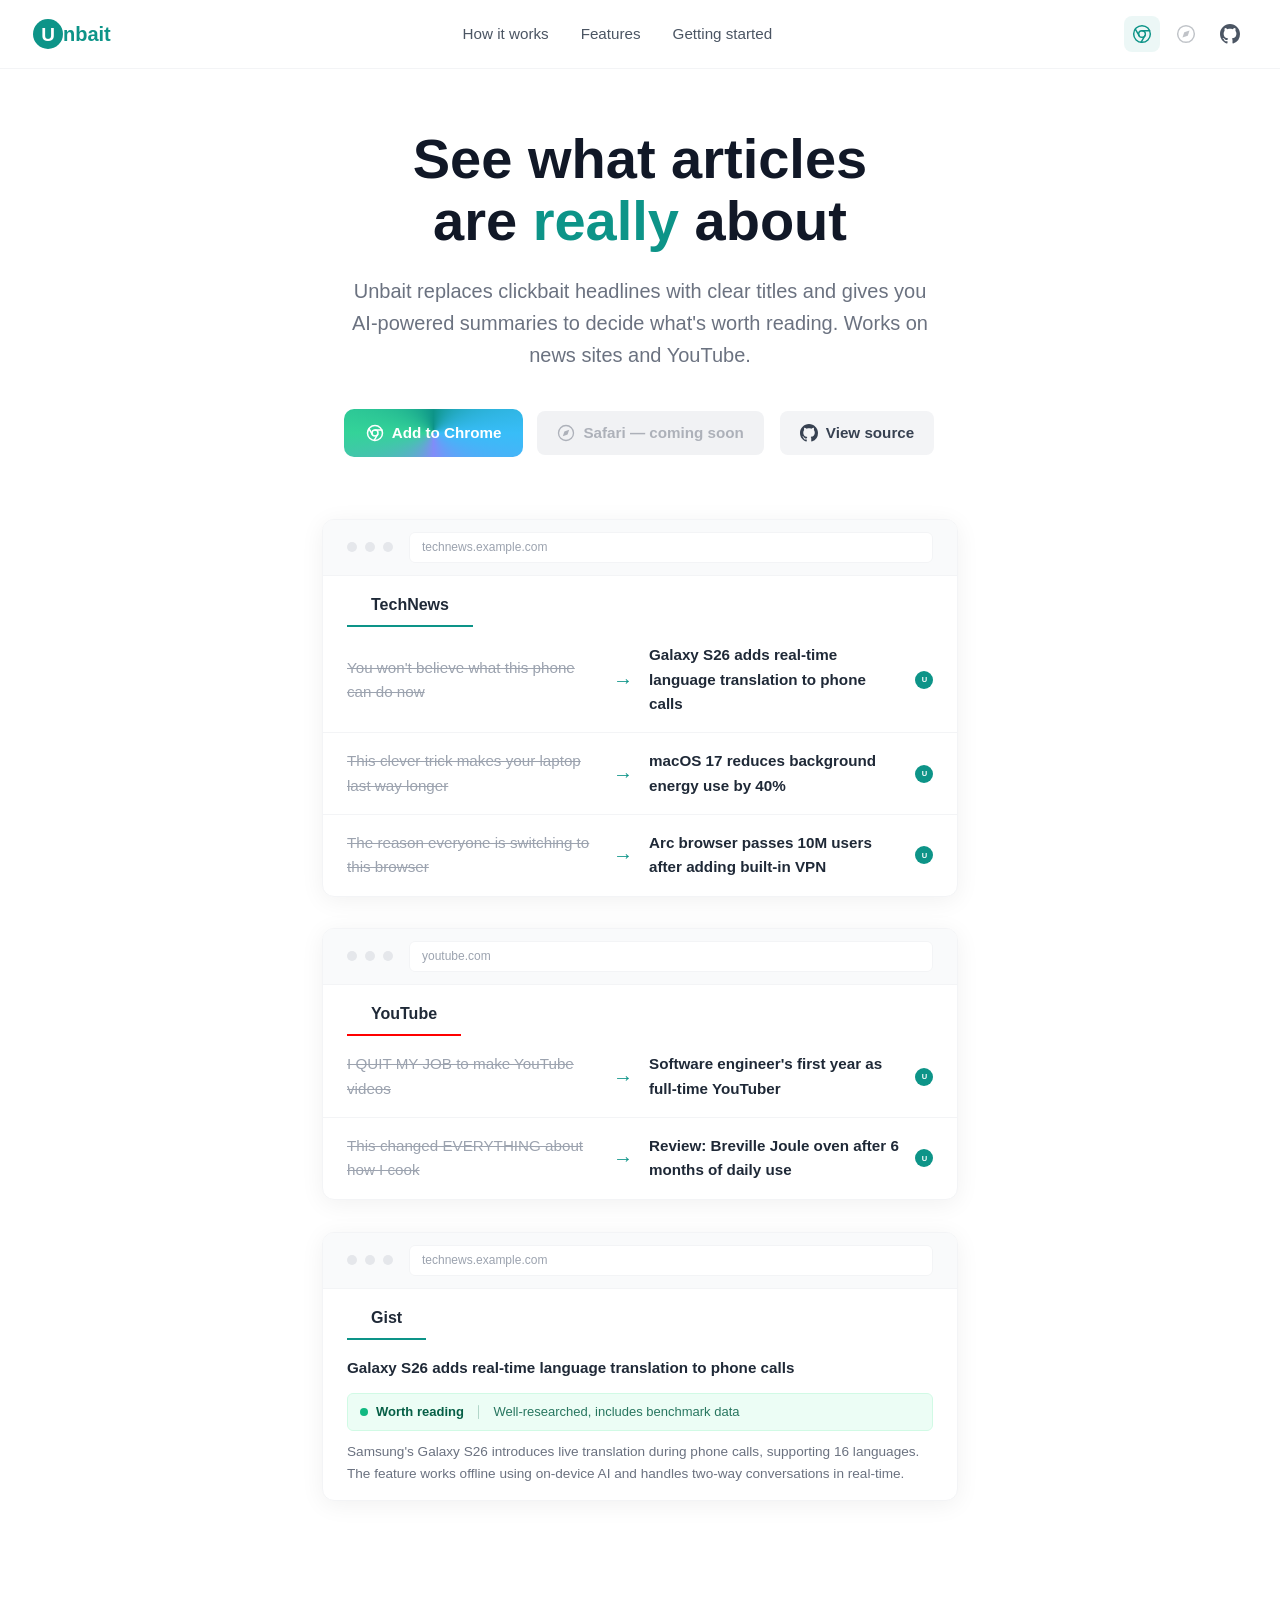
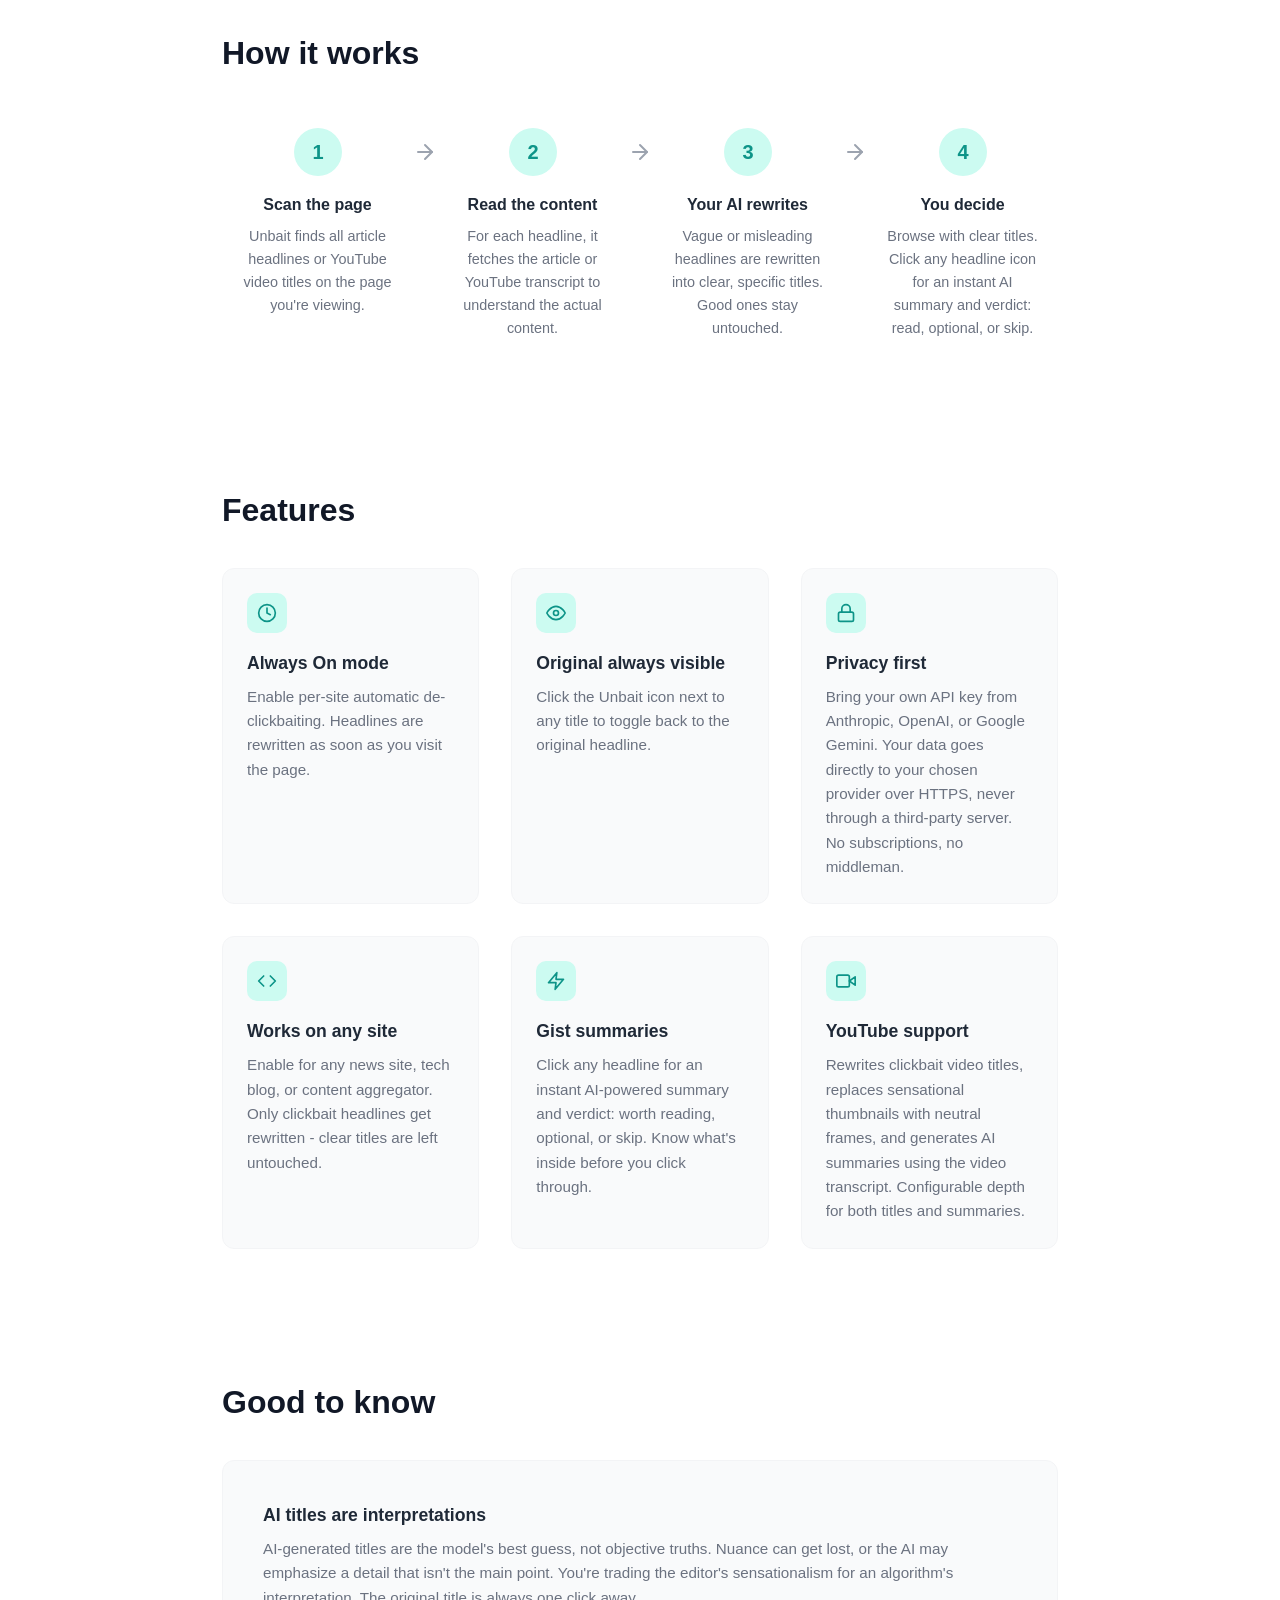
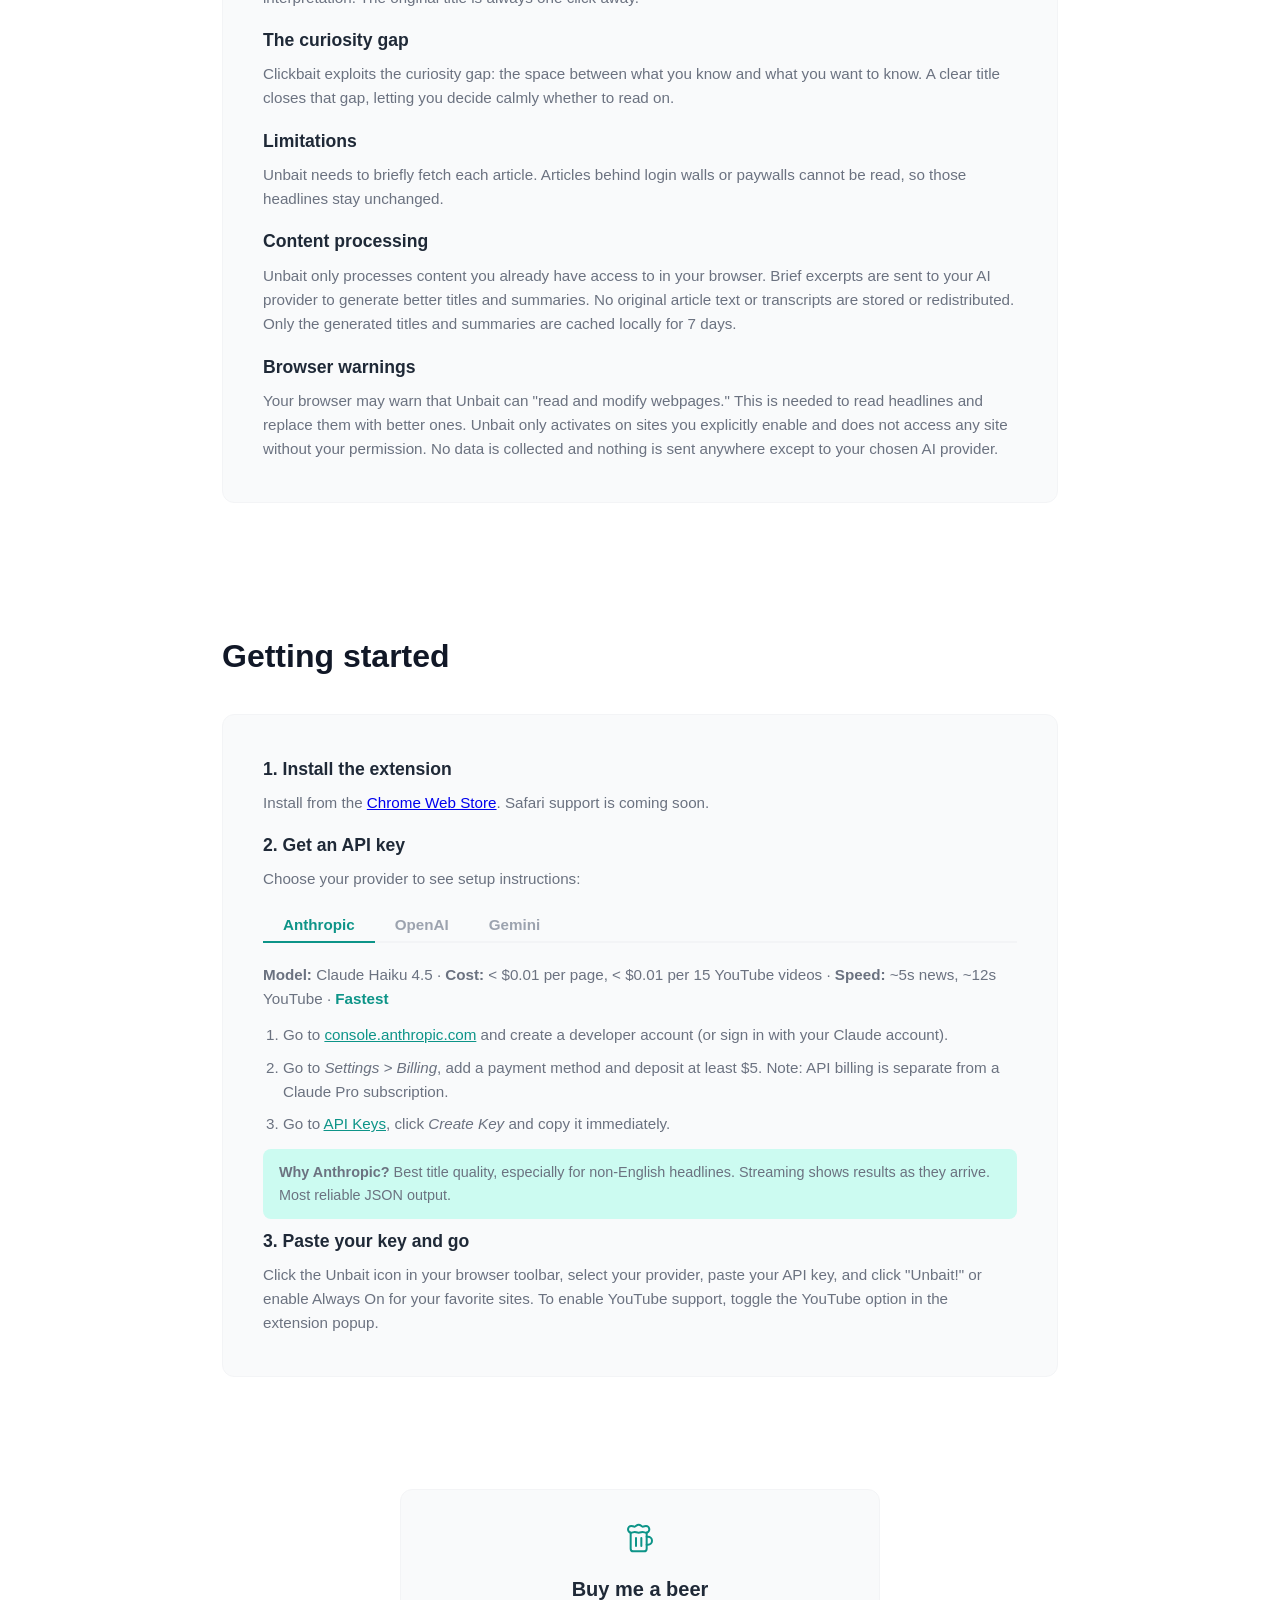
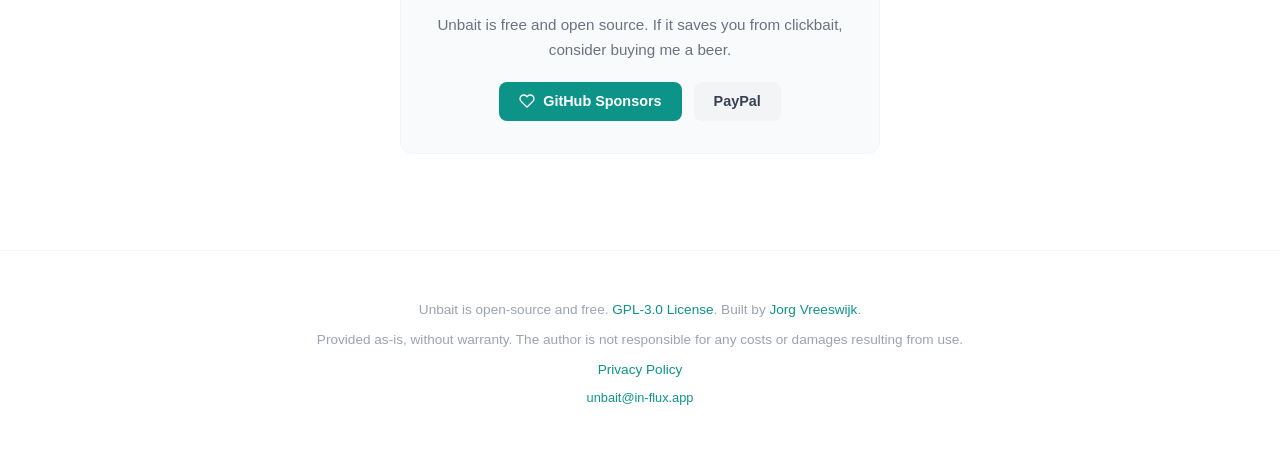
==== commit 31f2ee90: "Website: add Gist summaries feature card and demo example Adds a new feature card for Gist summaries" ====
--- a/docs/index.html
+++ b/docs/index.html
@@ -772,6 +772,28 @@
     </div>
   </div>
 
+  <div class="demo" style="margin-top: -2rem;">
+    <div class="demo-card">
+      <div class="demo-site-bar">
+        <span class="demo-dot"></span>
+        <span class="demo-dot"></span>
+        <span class="demo-dot"></span>
+        <span class="demo-url">technews.example.com</span>
+      </div>
+      <div class="demo-site-name">Gist</div>
+      <div style="padding: 1rem 1.5rem;">
+        <div style="font-weight: 600; color: var(--gray-800); font-size: 0.95rem; margin-bottom: 0.75rem;">Galaxy S26 adds real-time language translation to phone calls</div>
+        <div style="display: flex; align-items: center; gap: 8px; padding: 8px 12px; border-radius: 6px; background: #ecfdf5; border: 1px solid #d1fae5; color: #065f46; font-size: 13px; margin-bottom: 10px;">
+          <span style="display: inline-block; width: 8px; height: 8px; min-width: 8px; border-radius: 50%; background: #10b981; flex-shrink: 0;"></span>
+          <span style="font-weight: 700;">Worth reading</span>
+          <span style="width: 1.5px; align-self: stretch; background: currentColor; opacity: 0.25; border-radius: 1px; margin: 3px 6px; flex-shrink: 0;"></span>
+          <span style="font-weight: 400; opacity: 0.85;">Well-researched, includes benchmark data</span>
+        </div>
+        <p style="font-size: 0.85rem; color: var(--gray-500); line-height: 1.55; margin: 0;">Samsung's Galaxy S26 introduces live translation during phone calls, supporting 16 languages. The feature works offline using on-device AI and handles two-way conversations in real-time.</p>
+      </div>
+    </div>
+  </div>
+
   <section id="how-it-works" class="reveal">
     <h2>How it works</h2>
     <div class="steps stagger-children">
@@ -829,14 +851,7 @@
           <svg width="20" height="20" viewBox="0 0 24 24" fill="none" stroke="currentColor" stroke-width="2" stroke-linecap="round" stroke-linejoin="round"><rect x="3" y="11" width="18" height="11" rx="2" ry="2"/><path d="M7 11V7a5 5 0 0 1 10 0v4"/></svg>
         </div>
         <h3>Privacy first</h3>
-        <p>Your API key stays on your device. Article text is sent directly to your chosen AI provider over HTTPS, never through a third-party server.</p>
-      </div>
-      <div class="feature">
-        <div class="feature-icon">
-          <svg width="20" height="20" viewBox="0 0 24 24" fill="none" stroke="currentColor" stroke-width="2" stroke-linecap="round" stroke-linejoin="round"><path d="M21 2l-2 2m-7.61 7.61a5.5 5.5 0 1 1-7.778 7.778 5.5 5.5 0 0 1 7.777-7.777zm0 0L15.5 7.5m0 0l3 3L22 7l-3-3m-3.5 3.5L19 4"/></svg>
-        </div>
-        <h3>You're in control</h3>
-        <p>Bring your own API key from Anthropic, OpenAI, or Google Gemini. No subscriptions, no middleman, no data collected. You decide which provider and sites to use.</p>
+        <p>Bring your own API key from Anthropic, OpenAI, or Google Gemini. Your data goes directly to your chosen provider over HTTPS, never through a third-party server. No subscriptions, no middleman.</p>
       </div>
       <div class="feature">
         <div class="feature-icon">
@@ -844,6 +859,13 @@
         </div>
         <h3>Works on any site</h3>
         <p>Enable for any news site, tech blog, or content aggregator. Only clickbait headlines get rewritten - clear titles are left untouched.</p>
+      </div>
+      <div class="feature">
+        <div class="feature-icon">
+          <svg width="20" height="20" viewBox="0 0 24 24" fill="none" stroke="currentColor" stroke-width="2" stroke-linecap="round" stroke-linejoin="round"><polygon points="13 2 3 14 12 14 11 22 21 10 12 10 13 2"/></svg>
+        </div>
+        <h3>Gist summaries</h3>
+        <p>Click any headline for an instant AI-powered summary and verdict: worth reading, optional, or skip. Know what's inside before you click through.</p>
       </div>
       <div class="feature">
         <div class="feature-icon">
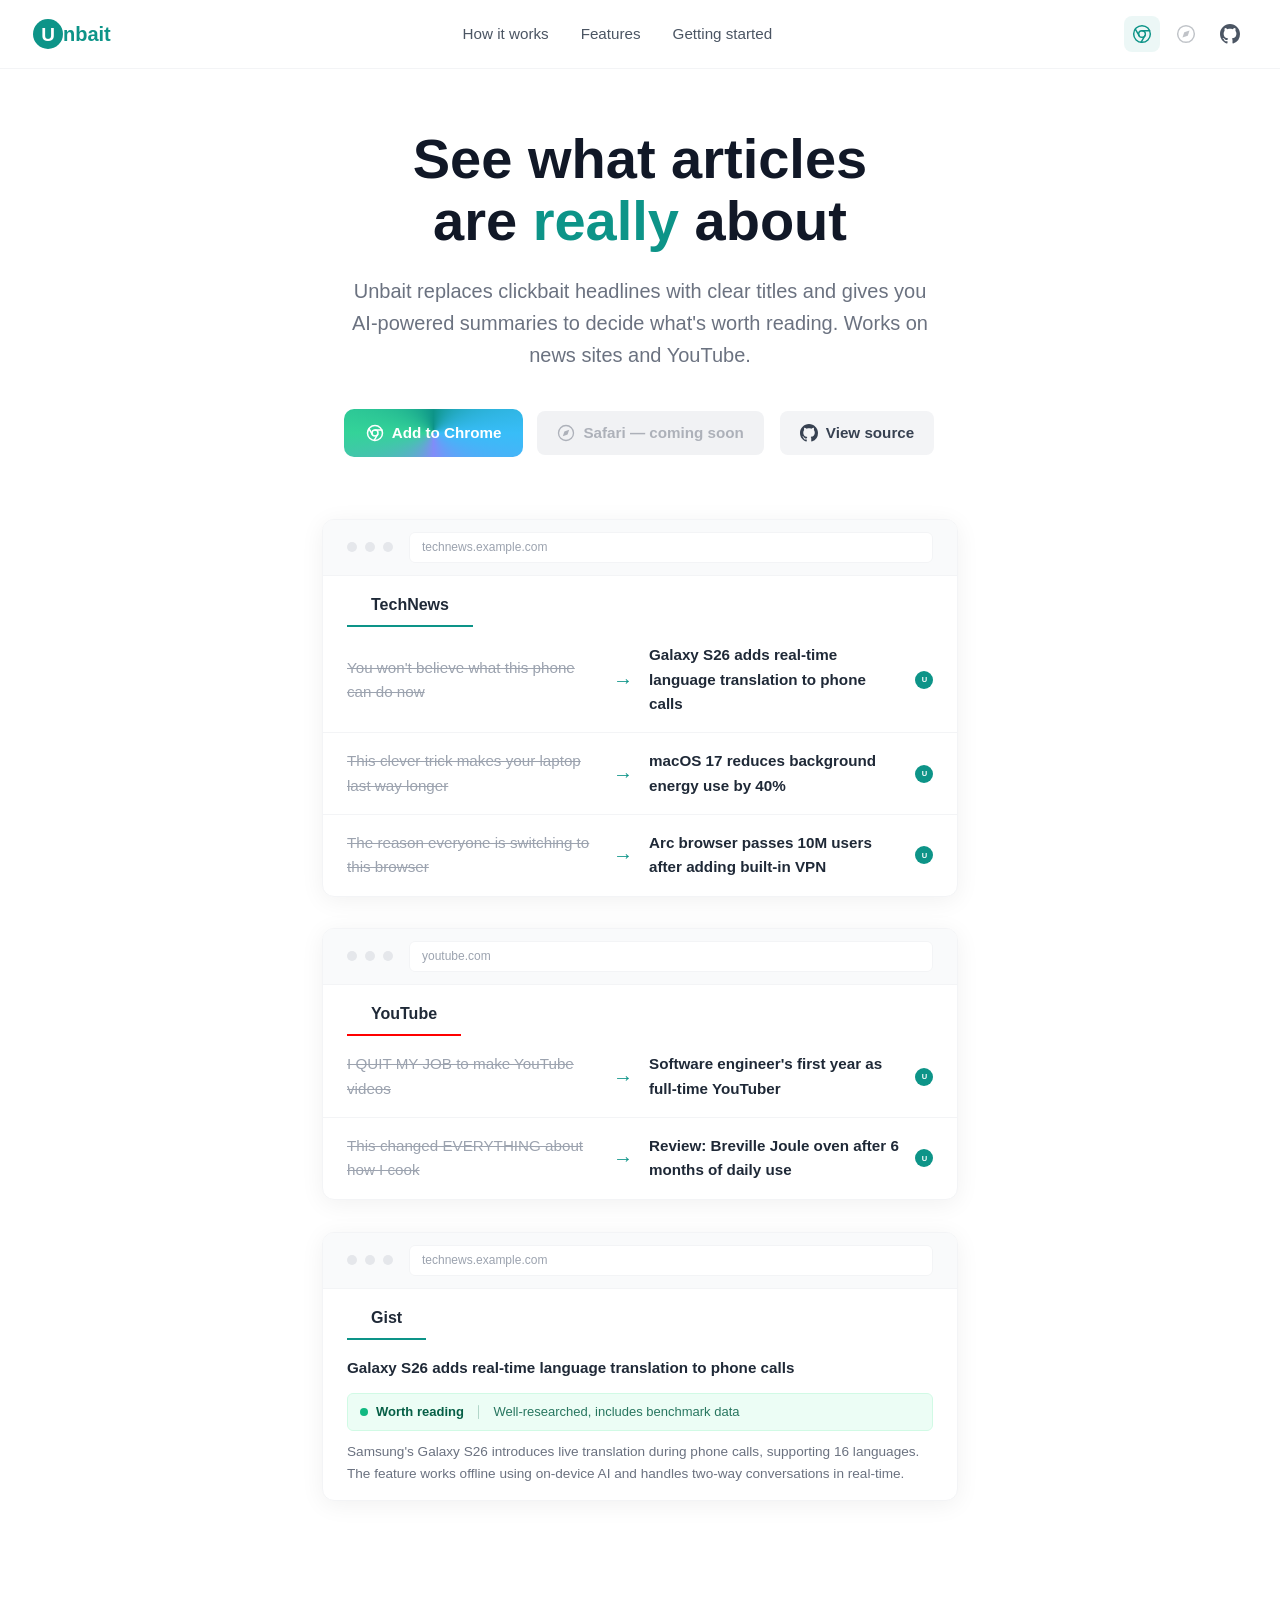
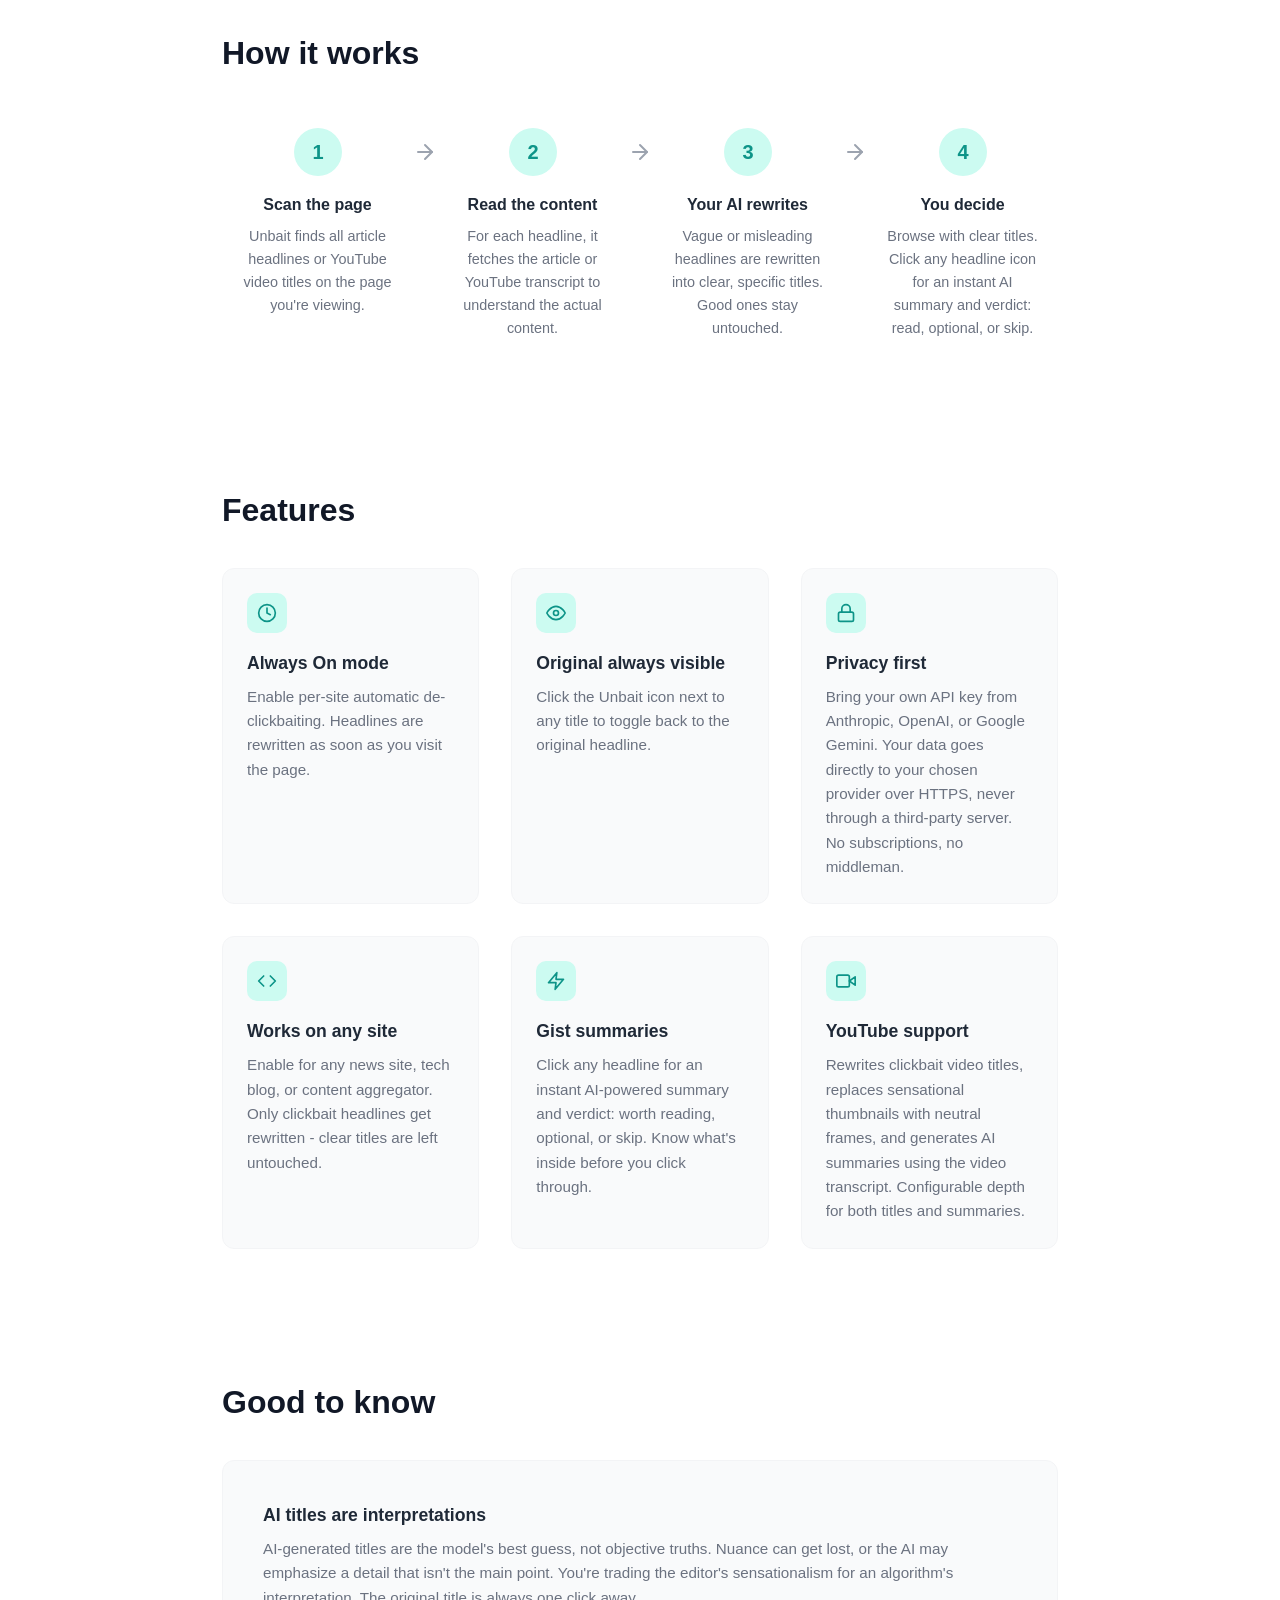
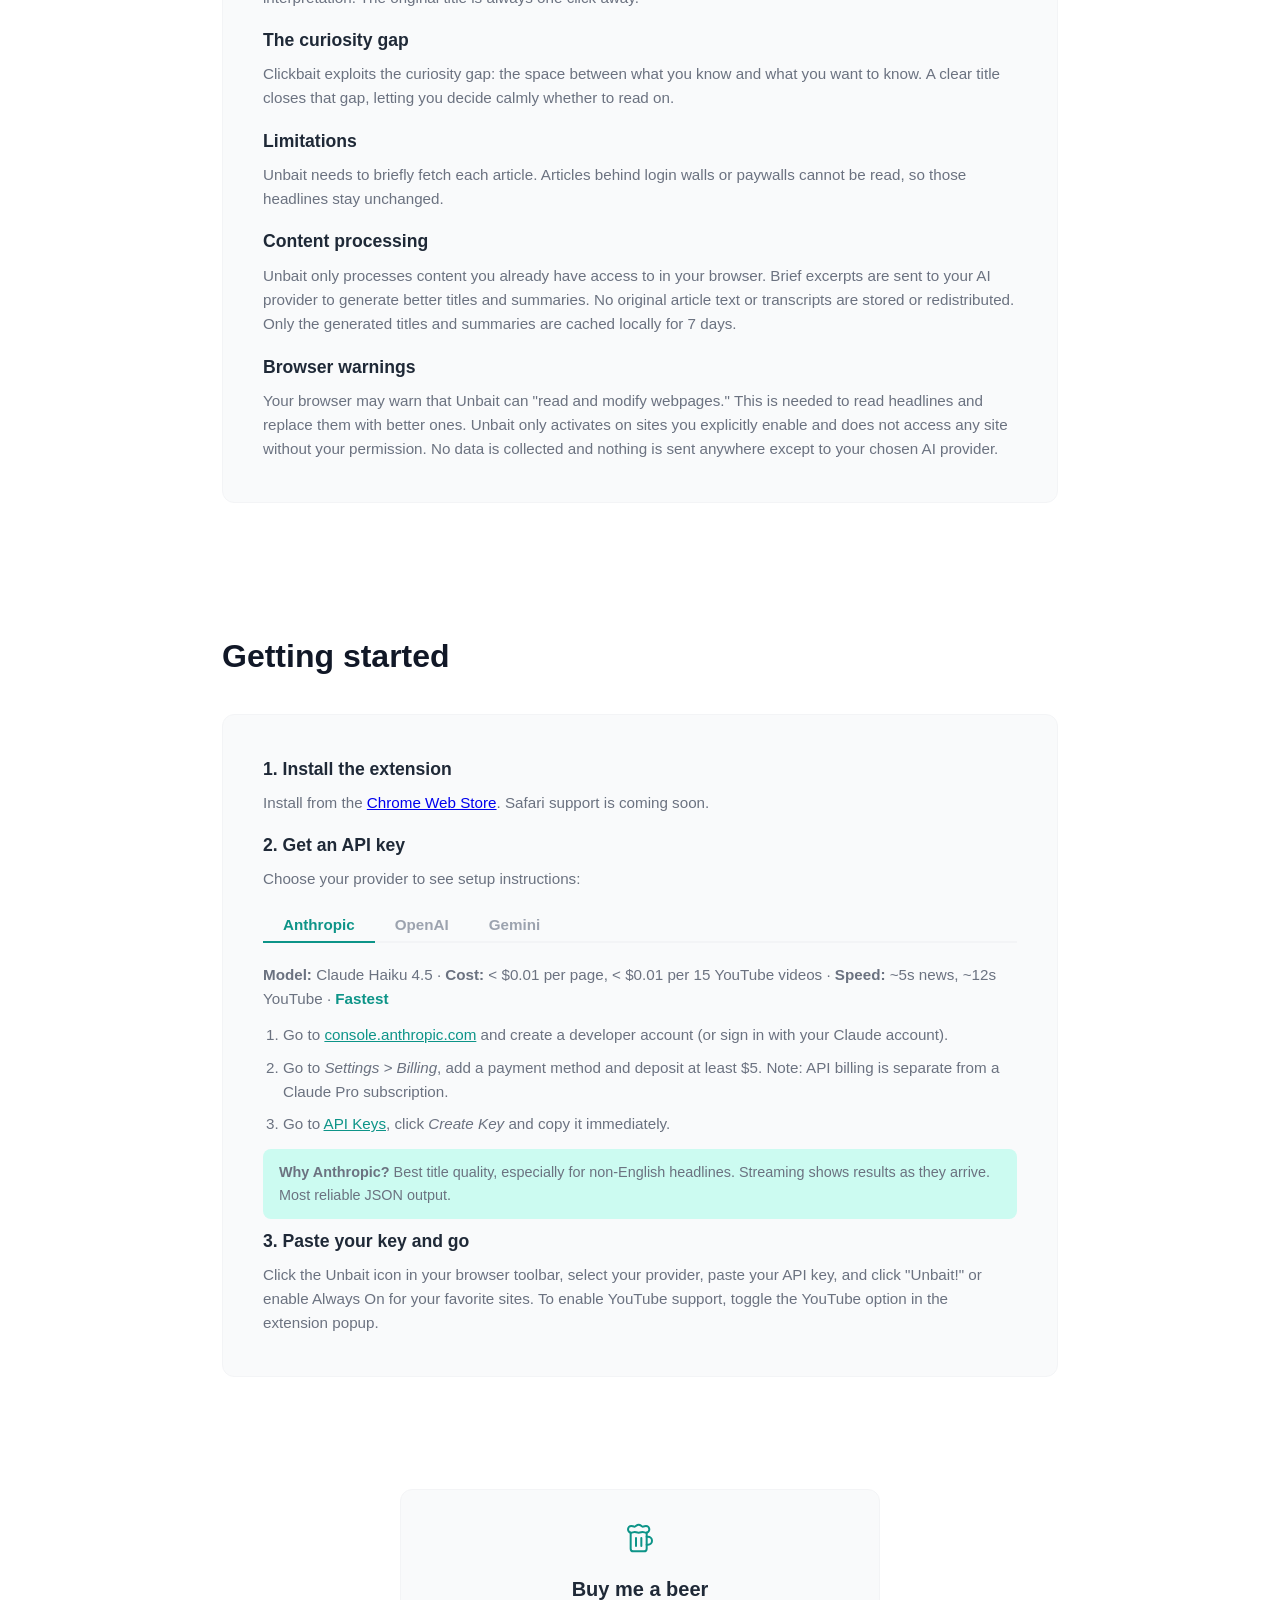
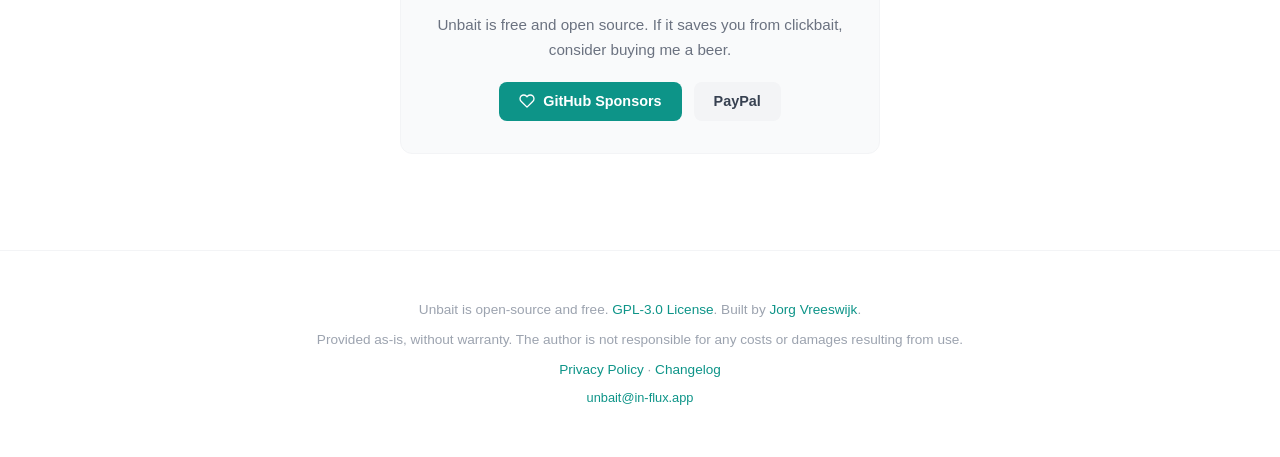
==== commit a2e9c5b5: "Add changelog page and fix YouTube sidebar Gist icons - Add build-changelog.js script for automated " ====
--- a/docs/index.html
+++ b/docs/index.html
@@ -966,7 +966,7 @@
   <footer>
     <p>Unbait is open-source and free. <a href="https://github.com/jorgvreeswijk/unbait/blob/main/LICENSE">GPL-3.0 License</a>. Built by <a href="https://github.com/jorgvreeswijk">Jorg Vreeswijk</a>.</p>
     <p style="margin-top: 0.5rem;">Provided as-is, without warranty. The author is not responsible for any costs or damages resulting from use.</p>
-    <p style="margin-top: 0.5rem;"><a href="/privacy">Privacy Policy</a></p>
+    <p style="margin-top: 0.5rem;"><a href="/privacy">Privacy Policy</a> &middot; <a href="/changelog">Changelog</a></p>
     <p style="margin-top: 0.5rem; font-size: 0.8rem;"><a href="mailto:unbait@in-flux.app">unbait@in-flux.app</a></p>
   </footer>
 
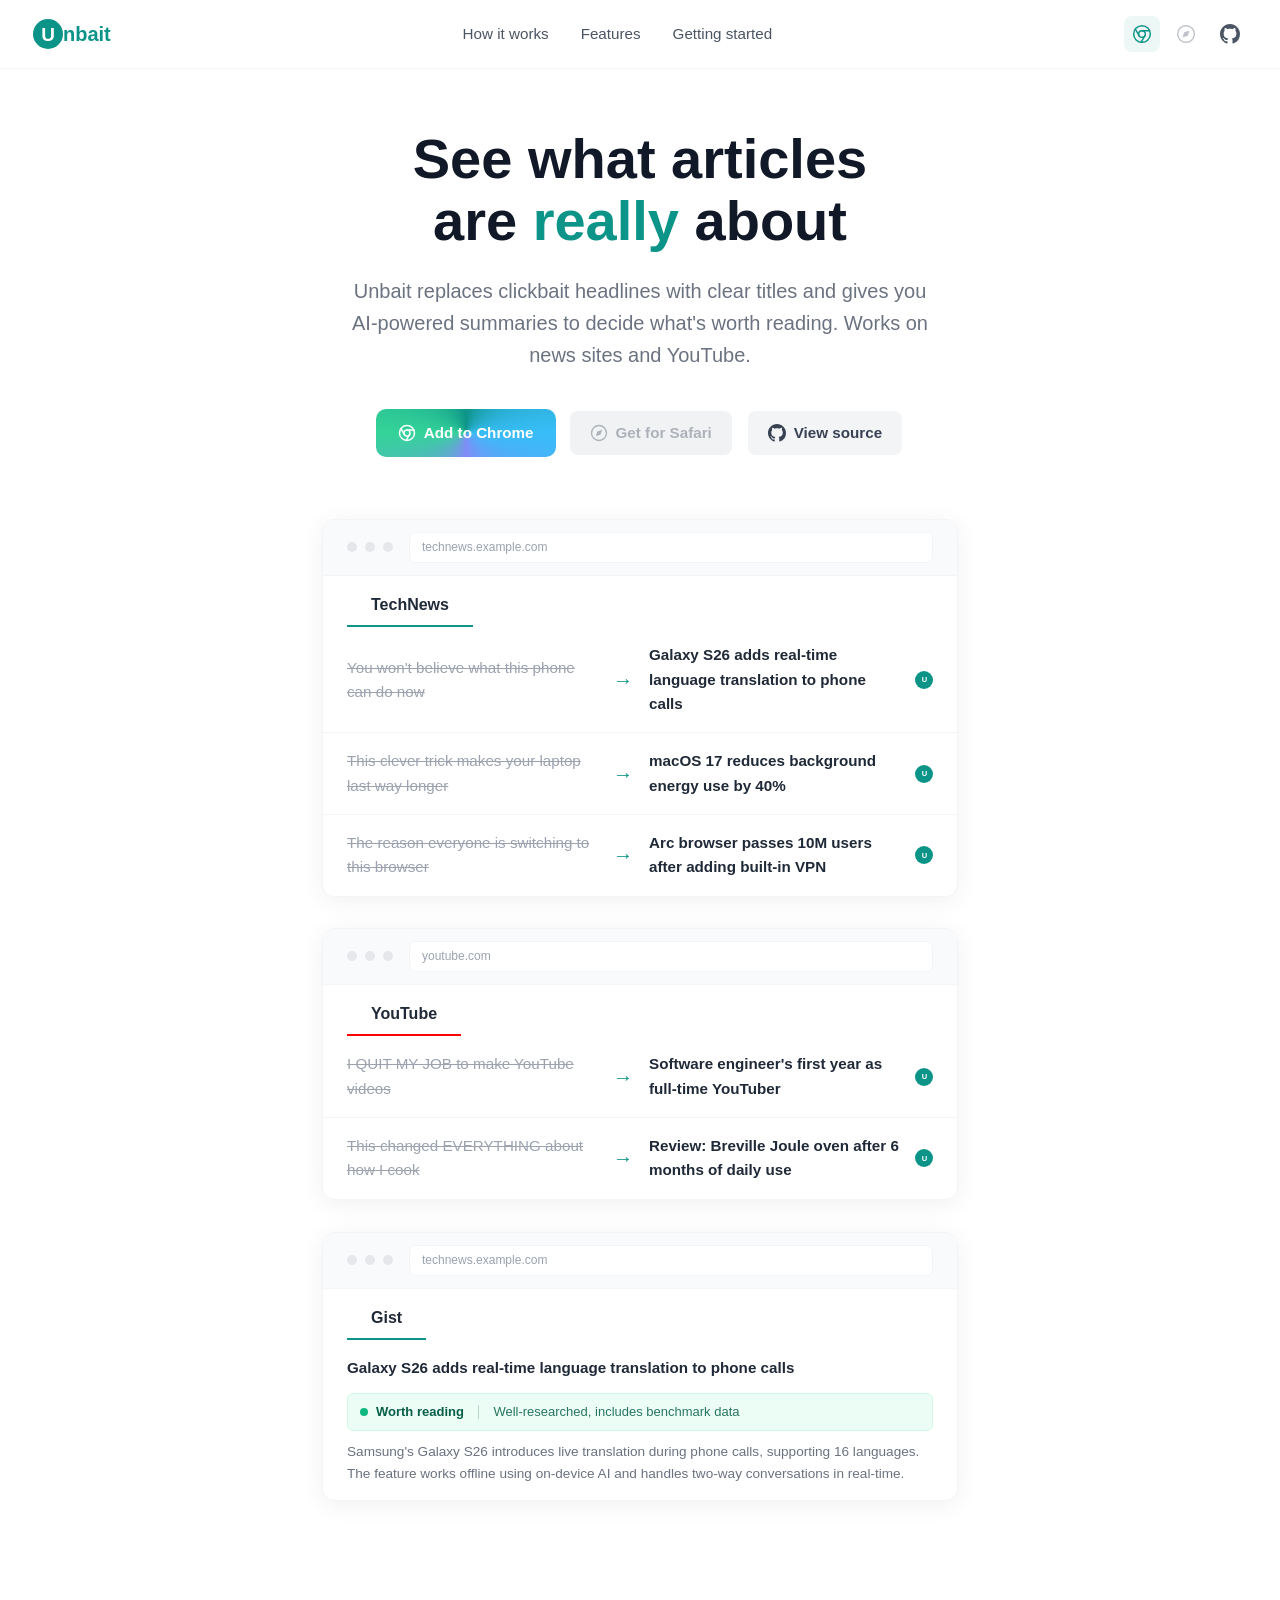
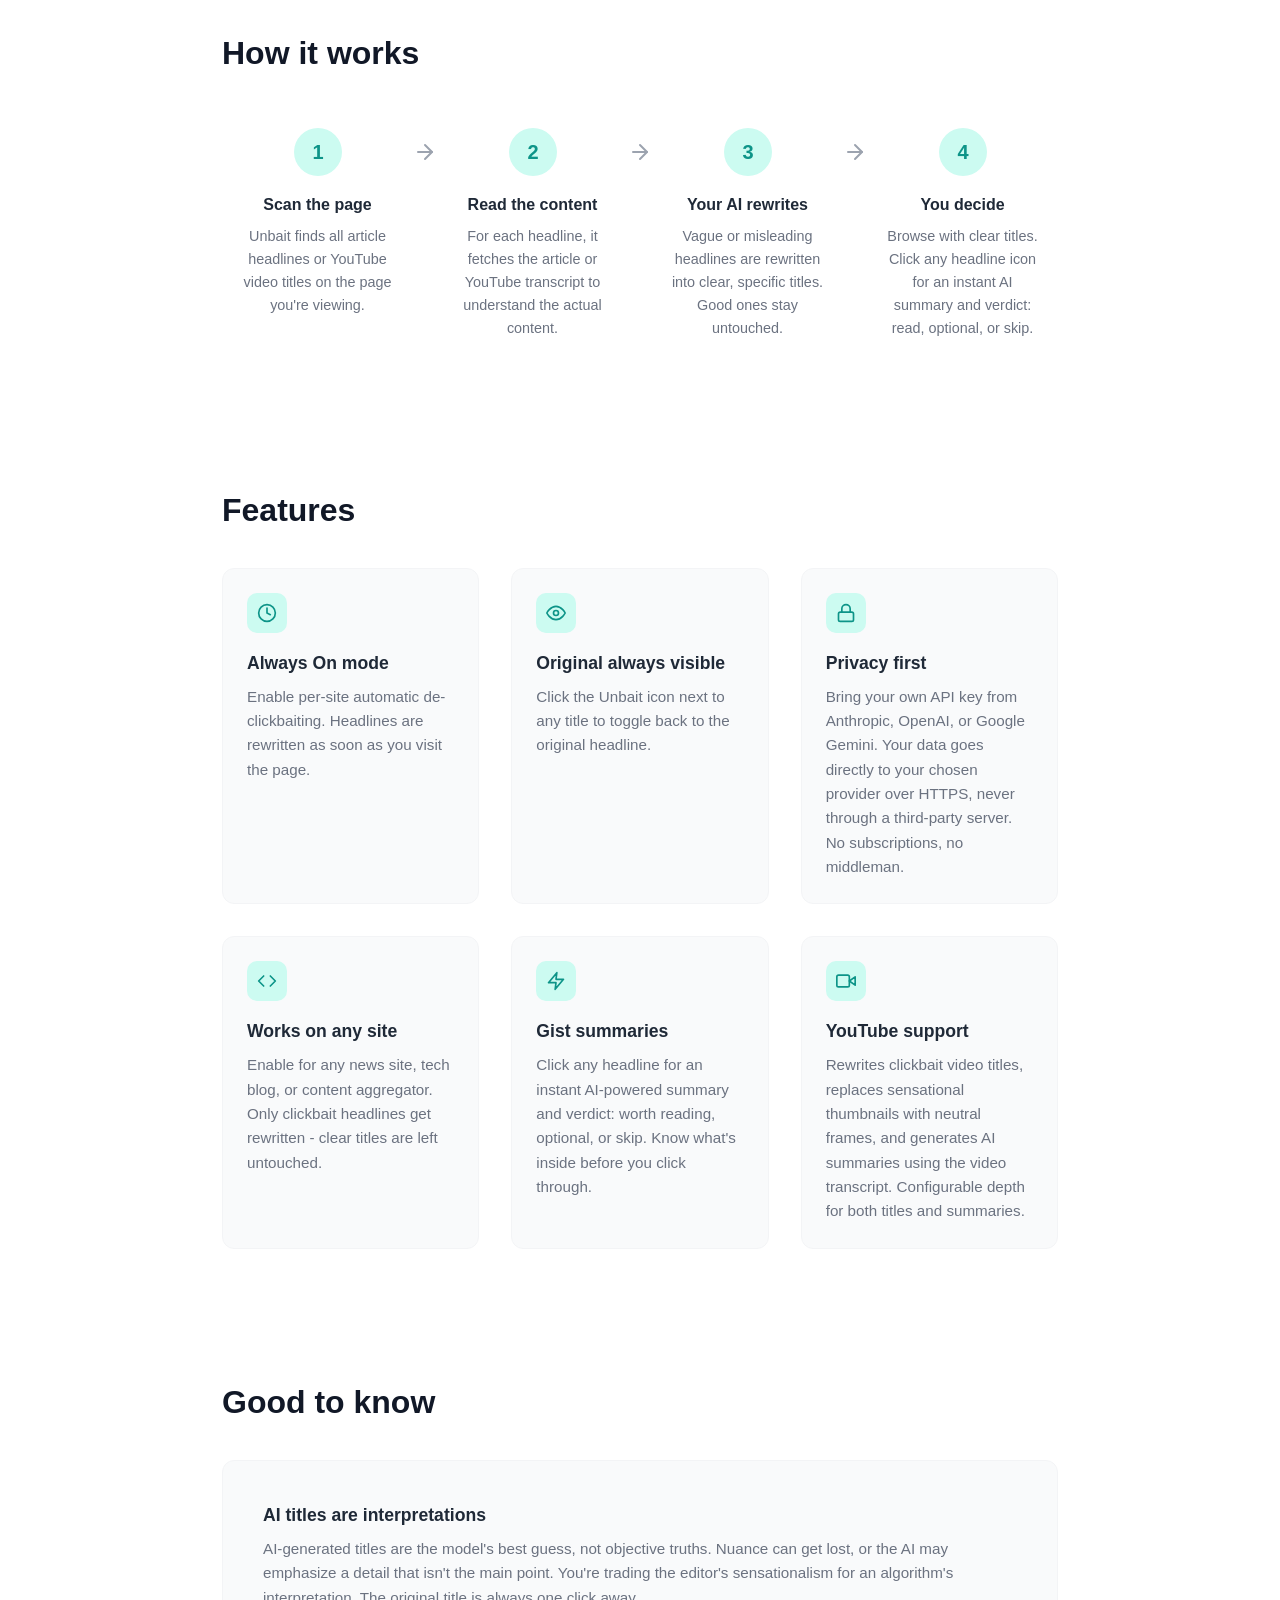
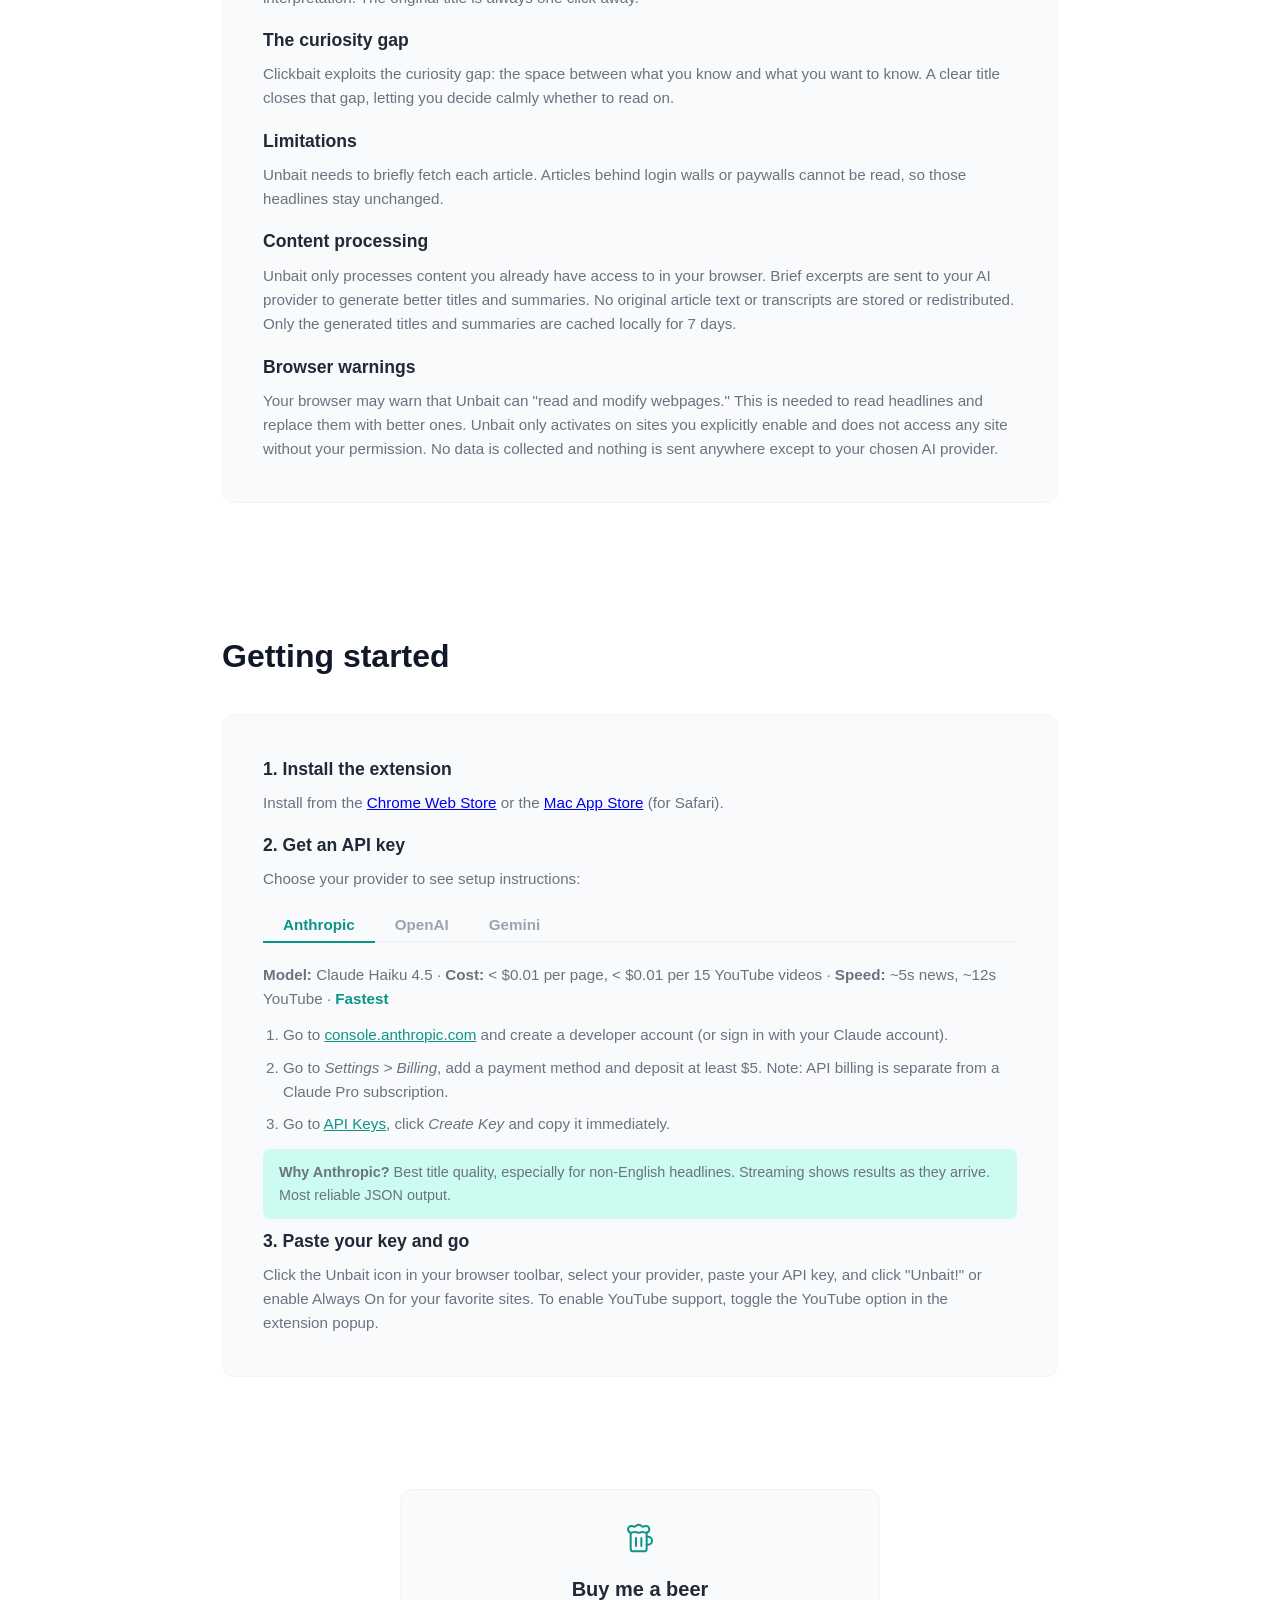
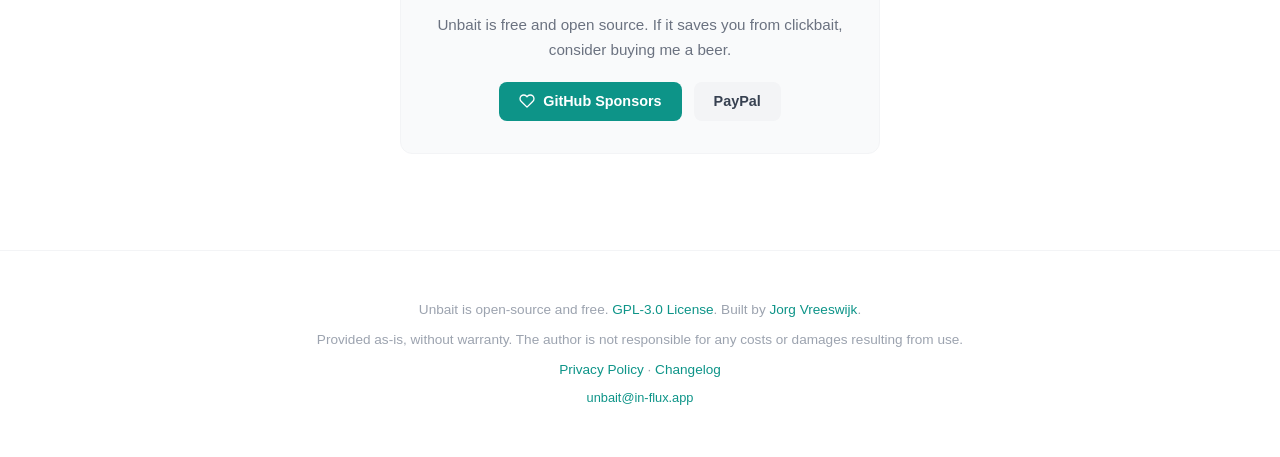
==== commit e92aa431: "Website: add Safari/Mac App Store link now that app is live Co-Authored-By: Claude Opus 4.6 <noreply" ====
--- a/docs/index.html
+++ b/docs/index.html
@@ -688,10 +688,10 @@
       <a href="https://chromewebstore.google.com/detail/unbait/aalfifejmilfomffjgkaflbfkllgpbfa" class="nav-icon-btn store-chrome" title="Add to Chrome" target="_blank" rel="noopener" aria-label="Add to Chrome">
         <svg width="20" height="20" viewBox="0 0 24 24" fill="none" stroke="currentColor" stroke-width="1.75" stroke-linecap="round" stroke-linejoin="round"><circle cx="12" cy="12" r="10"/><circle cx="12" cy="12" r="4"/><line x1="21.17" y1="8" x2="12" y2="8"/><line x1="3.95" y1="6.06" x2="8.54" y2="14"/><line x1="10.88" y1="21.94" x2="15.46" y2="14"/></svg>
       </a>
-      <!-- Safari — coming soon -->
-      <span class="nav-icon-btn disabled store-safari" title="Safari — coming soon" aria-label="Safari coming soon">
+      <!-- Mac App Store (Safari) -->
+      <a href="https://apps.apple.com/us/app/unbait/id6761493959" class="nav-icon-btn store-safari" title="Get Unbait for Safari" target="_blank" rel="noopener" aria-label="Get Unbait for Safari">
         <svg width="20" height="20" viewBox="0 0 24 24" fill="none" stroke="currentColor" stroke-width="1.75" stroke-linecap="round" stroke-linejoin="round"><circle cx="12" cy="12" r="10"/><polygon points="16.24 7.76 14.12 14.12 7.76 16.24 9.88 9.88 16.24 7.76" fill="currentColor" stroke="none"/></svg>
-      </span>
+      </a>
       <!-- GitHub -->
       <a href="https://github.com/jorgvreeswijk/unbait" class="nav-icon-btn" title="View source on GitHub" target="_blank" rel="noopener" aria-label="View source on GitHub">
         <svg width="20" height="20" viewBox="0 0 16 16" fill="currentColor"><path d="M8 0C3.58 0 0 3.58 0 8c0 3.54 2.29 6.53 5.47 7.59.4.07.55-.17.55-.38 0-.19-.01-.82-.01-1.49-2.01.37-2.53-.49-2.69-.94-.09-.23-.48-.94-.82-1.13-.28-.15-.68-.52-.01-.53.63-.01 1.08.58 1.23.82.72 1.21 1.87.87 2.33.66.07-.52.28-.87.51-1.07-1.78-.2-3.64-.89-3.64-3.95 0-.87.31-1.59.82-2.15-.08-.2-.36-1.02.08-2.12 0 0 .67-.21 2.2.82.64-.18 1.32-.27 2-.27.68 0 1.36.09 2 .27 1.53-1.04 2.2-.82 2.2-.82.44 1.1.16 1.92.08 2.12.51.56.82 1.27.82 2.15 0 3.07-1.87 3.75-3.65 3.95.29.25.54.73.54 1.48 0 1.07-.01 1.93-.01 2.2 0 .21.15.46.55.38A8.01 8.01 0 0016 8c0-4.42-3.58-8-8-8z"/></svg>
@@ -707,10 +707,10 @@
         <svg width="18" height="18" viewBox="0 0 24 24" fill="none" stroke="currentColor" stroke-width="2" stroke-linecap="round" stroke-linejoin="round"><circle cx="12" cy="12" r="10"/><circle cx="12" cy="12" r="4"/><line x1="21.17" y1="8" x2="12" y2="8"/><line x1="3.95" y1="6.06" x2="8.54" y2="14"/><line x1="10.88" y1="21.94" x2="15.46" y2="14"/></svg>
         Add to Chrome
       </a>
-      <span class="btn btn-secondary store-safari" style="cursor: default; opacity: 0.55;">
+      <a href="https://apps.apple.com/us/app/unbait/id6761493959" class="btn btn-secondary store-safari" target="_blank" rel="noopener">
         <svg width="18" height="18" viewBox="0 0 24 24" fill="none" stroke="currentColor" stroke-width="1.75" stroke-linecap="round" stroke-linejoin="round"><circle cx="12" cy="12" r="10"/><polygon points="16.24 7.76 14.12 14.12 7.76 16.24 9.88 9.88 16.24 7.76" fill="currentColor" stroke="none"/></svg>
-        Safari — coming soon
-      </span>
+        Get for Safari
+      </a>
       <a href="https://github.com/jorgvreeswijk/unbait" class="btn btn-secondary" target="_blank" rel="noopener">
         <svg width="18" height="18" viewBox="0 0 16 16" fill="currentColor"><path d="M8 0C3.58 0 0 3.58 0 8c0 3.54 2.29 6.53 5.47 7.59.4.07.55-.17.55-.38 0-.19-.01-.82-.01-1.49-2.01.37-2.53-.49-2.69-.94-.09-.23-.48-.94-.82-1.13-.28-.15-.68-.52-.01-.53.63-.01 1.08.58 1.23.82.72 1.21 1.87.87 2.33.66.07-.52.28-.87.51-1.07-1.78-.2-3.64-.89-3.64-3.95 0-.87.31-1.59.82-2.15-.08-.2-.36-1.02.08-2.12 0 0 .67-.21 2.2.82.64-.18 1.32-.27 2-.27.68 0 1.36.09 2 .27 1.53-1.04 2.2-.82 2.2-.82.44 1.1.16 1.92.08 2.12.51.56.82 1.27.82 2.15 0 3.07-1.87 3.75-3.65 3.95.29.25.54.73.54 1.48 0 1.07-.01 1.93-.01 2.2 0 .21.15.46.55.38A8.01 8.01 0 0016 8c0-4.42-3.58-8-8-8z"/></svg>
         View source
@@ -901,7 +901,7 @@
     <h2>Getting started</h2>
     <div class="honest">
       <h3>1. Install the extension</h3>
-      <p>Install from the <a href="https://chromewebstore.google.com/detail/unbait/aalfifejmilfomffjgkaflbfkllgpbfa">Chrome Web Store</a>. Safari support is coming soon.</p>
+      <p>Install from the <a href="https://chromewebstore.google.com/detail/unbait/aalfifejmilfomffjgkaflbfkllgpbfa">Chrome Web Store</a> or the <a href="https://apps.apple.com/us/app/unbait/id6761493959">Mac App Store</a> (for Safari).</p>
 
       <h3>2. Get an API key</h3>
       <p>Choose your provider to see setup instructions:</p>
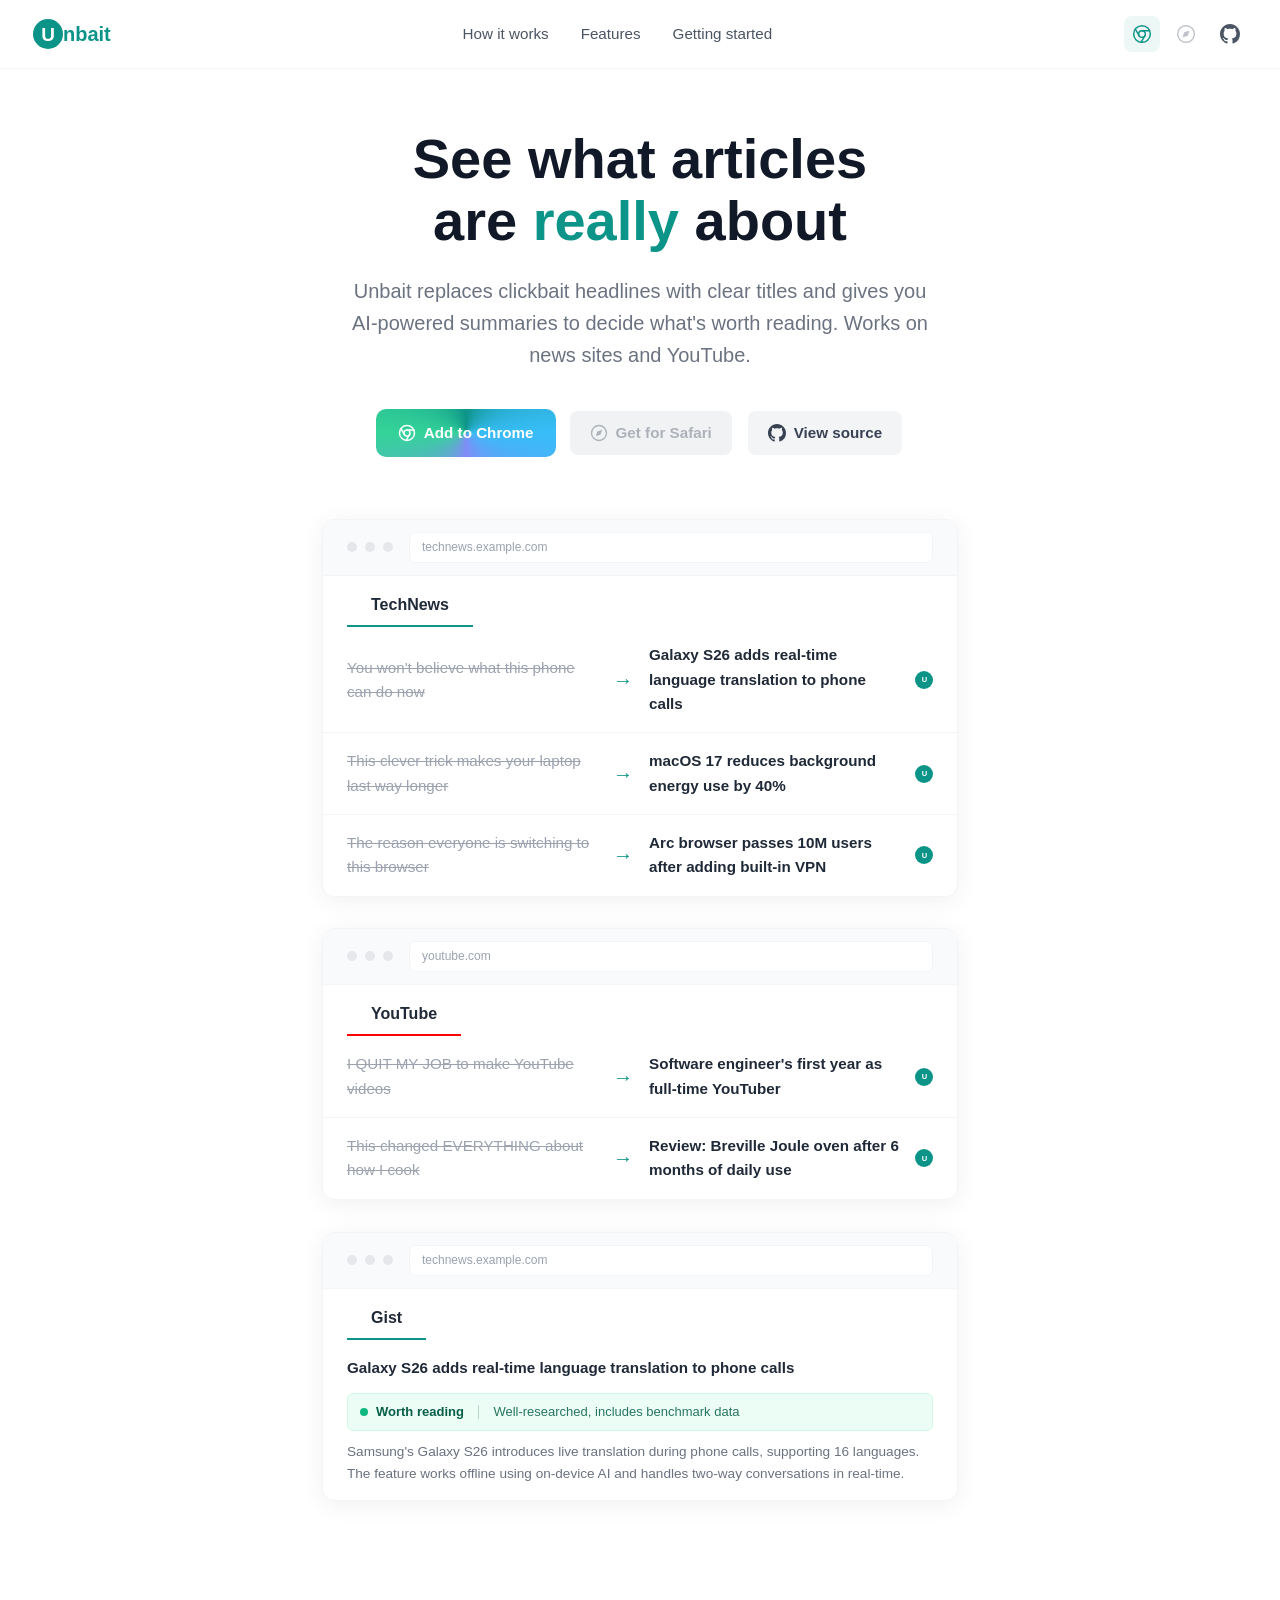
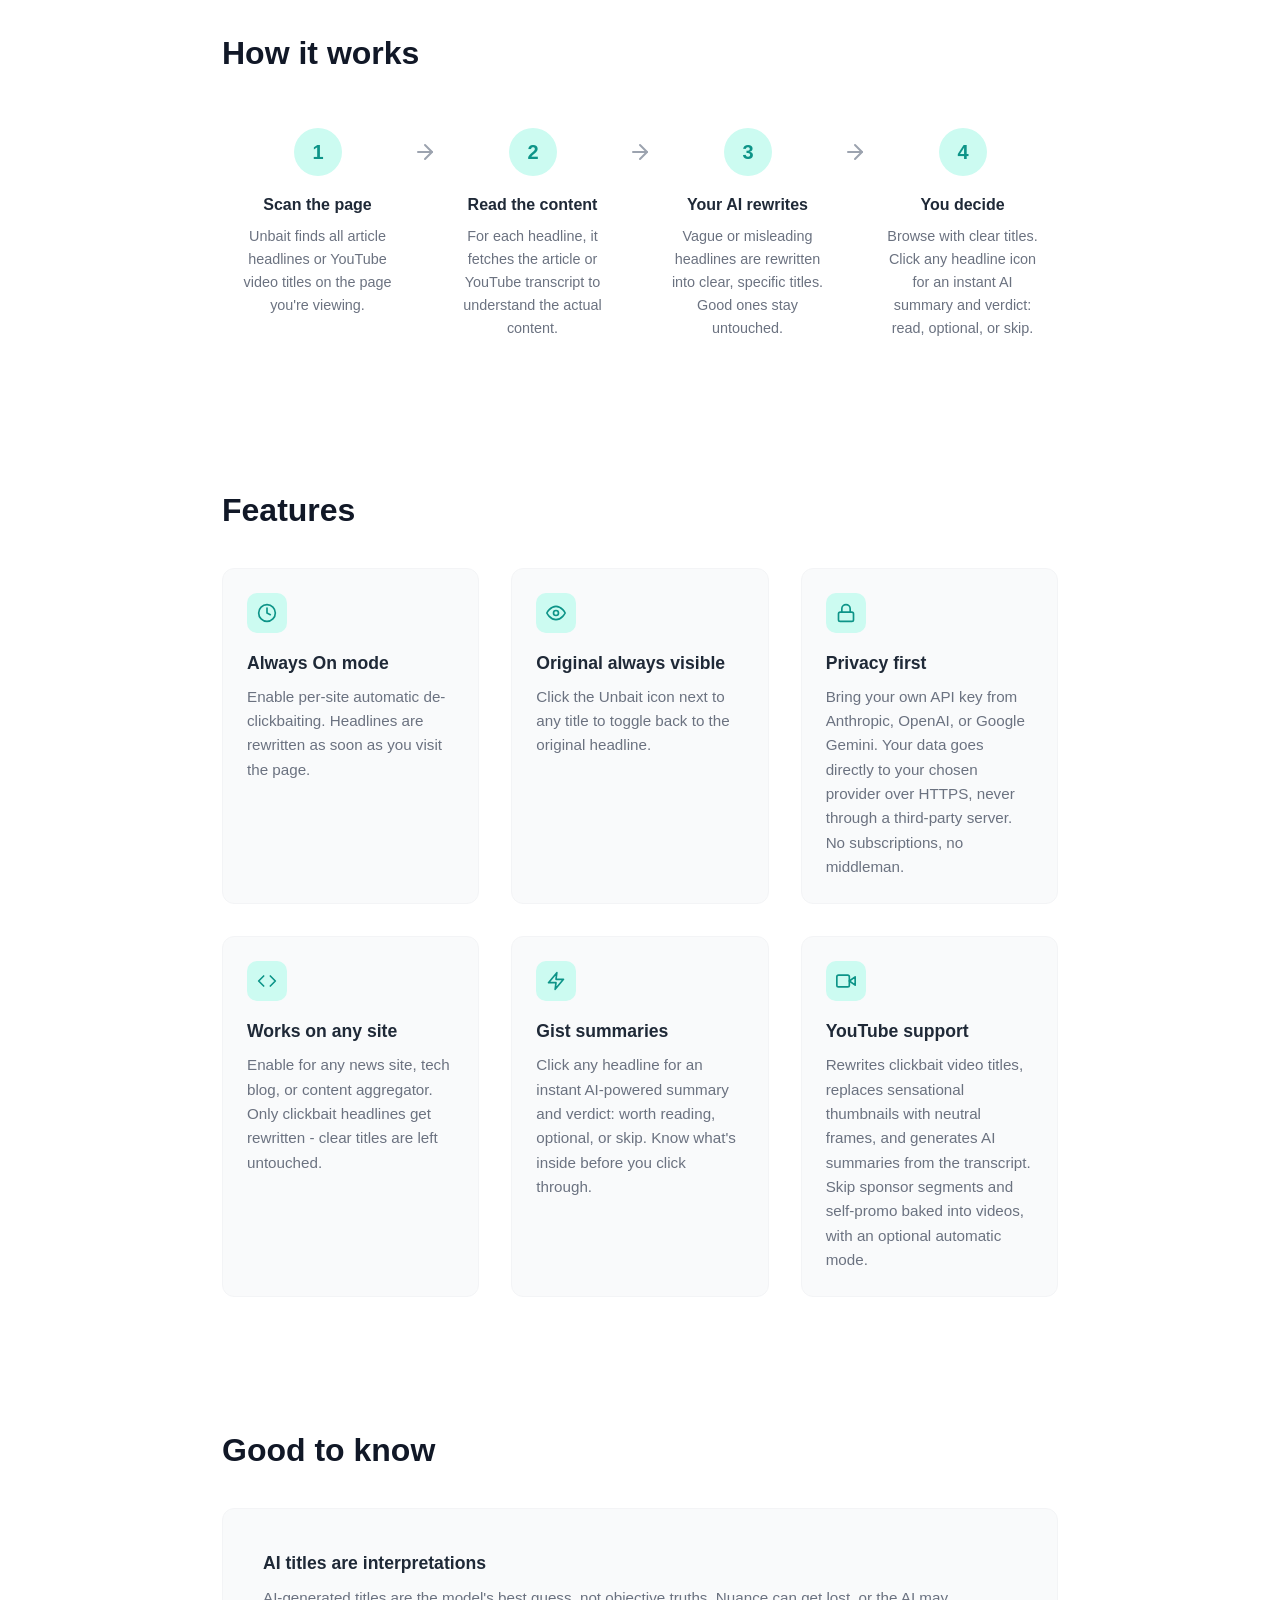
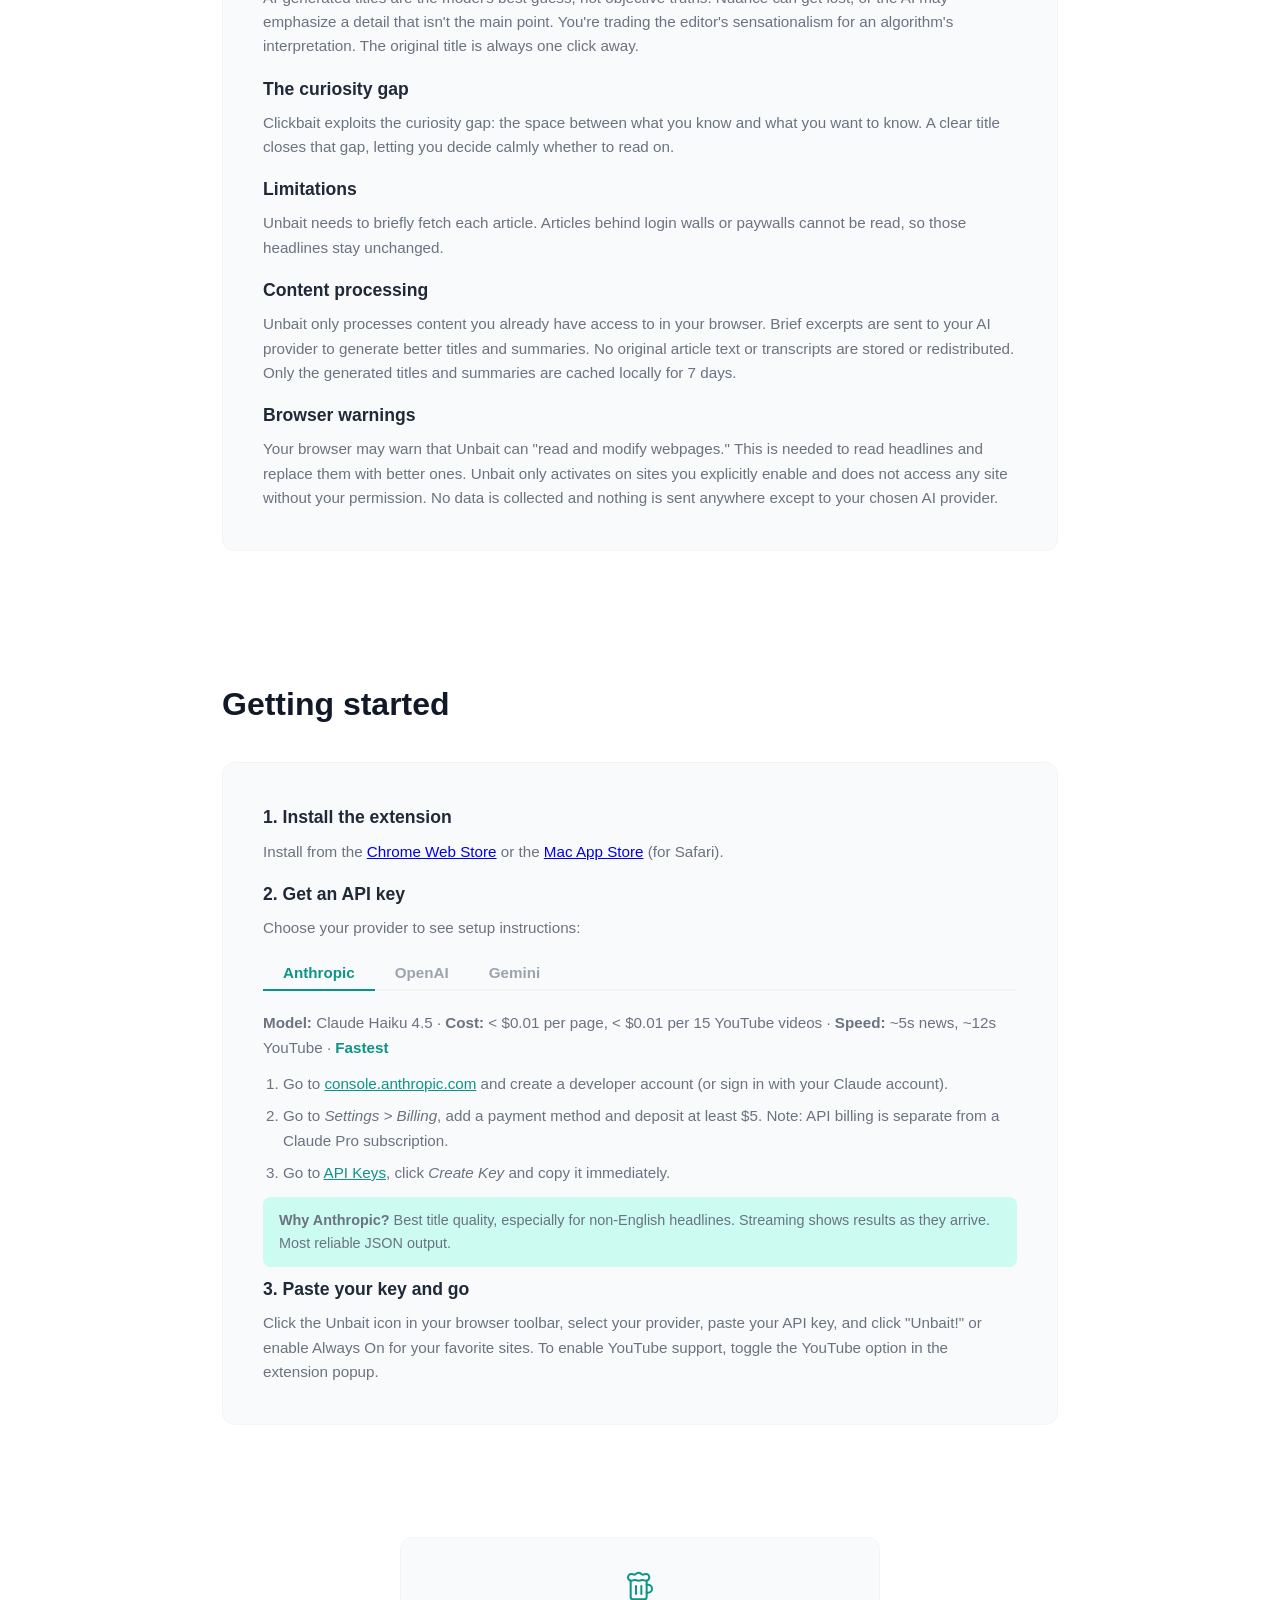
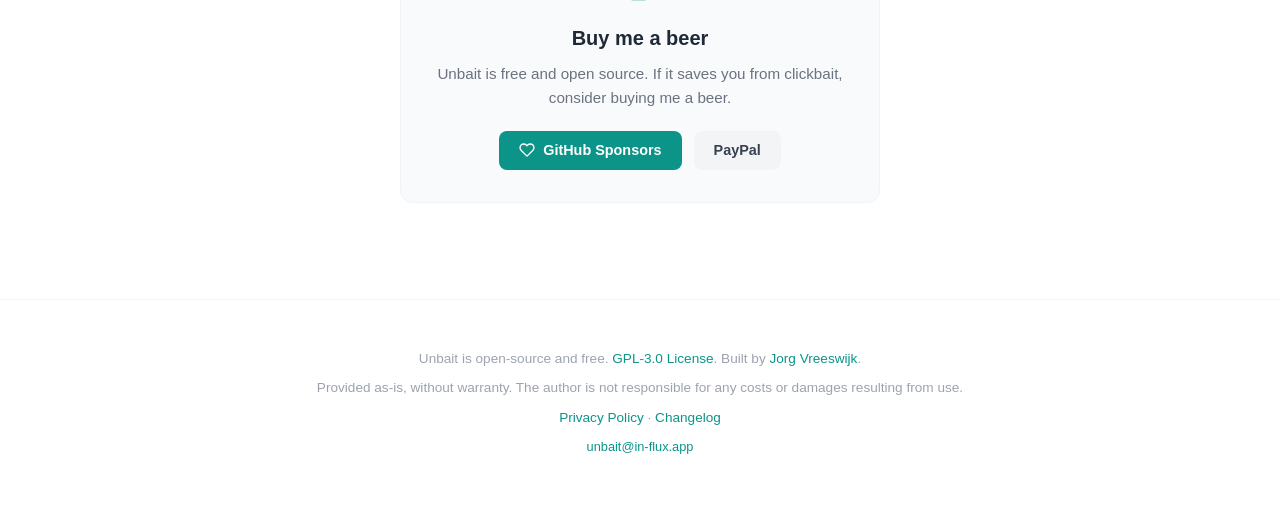
==== commit 97926703: "v1.4.4: iOS YouTube sponsor skip, bot-block protection, Gemini AQ key fix - Add in-video sponsor/sel" ====
--- a/docs/index.html
+++ b/docs/index.html
@@ -605,11 +605,15 @@
     }
 
     /* Responsive */
+    @media (max-width: 720px) {
+      .nav-links { display: none; }
+    }
     @media (max-width: 640px) {
       .hero h1 { font-size: 2.25rem; }
       .hero p { font-size: 1.1rem; }
       nav { padding: 0.75rem 1rem; }
-      .nav-links { gap: 1rem; }
+      .nav-store-icons { gap: 0.25rem; }
+      .nav-icon-btn { width: 34px; height: 34px; }
       .demo-row { flex-direction: column; gap: 0.5rem; }
       .demo-before, .demo-after { flex: none; }
       .steps { flex-direction: column; align-items: center; }
@@ -688,7 +692,7 @@
       <a href="https://chromewebstore.google.com/detail/unbait/aalfifejmilfomffjgkaflbfkllgpbfa" class="nav-icon-btn store-chrome" title="Add to Chrome" target="_blank" rel="noopener" aria-label="Add to Chrome">
         <svg width="20" height="20" viewBox="0 0 24 24" fill="none" stroke="currentColor" stroke-width="1.75" stroke-linecap="round" stroke-linejoin="round"><circle cx="12" cy="12" r="10"/><circle cx="12" cy="12" r="4"/><line x1="21.17" y1="8" x2="12" y2="8"/><line x1="3.95" y1="6.06" x2="8.54" y2="14"/><line x1="10.88" y1="21.94" x2="15.46" y2="14"/></svg>
       </a>
-      <!-- Mac App Store (Safari) -->
+      <!-- Mac/iOS App Store (Safari) -->
       <a href="https://apps.apple.com/us/app/unbait/id6761493959" class="nav-icon-btn store-safari" title="Get Unbait for Safari" target="_blank" rel="noopener" aria-label="Get Unbait for Safari">
         <svg width="20" height="20" viewBox="0 0 24 24" fill="none" stroke="currentColor" stroke-width="1.75" stroke-linecap="round" stroke-linejoin="round"><circle cx="12" cy="12" r="10"/><polygon points="16.24 7.76 14.12 14.12 7.76 16.24 9.88 9.88 16.24 7.76" fill="currentColor" stroke="none"/></svg>
       </a>
@@ -709,7 +713,7 @@
       </a>
       <a href="https://apps.apple.com/us/app/unbait/id6761493959" class="btn btn-secondary store-safari" target="_blank" rel="noopener">
         <svg width="18" height="18" viewBox="0 0 24 24" fill="none" stroke="currentColor" stroke-width="1.75" stroke-linecap="round" stroke-linejoin="round"><circle cx="12" cy="12" r="10"/><polygon points="16.24 7.76 14.12 14.12 7.76 16.24 9.88 9.88 16.24 7.76" fill="currentColor" stroke="none"/></svg>
-        Get for Safari
+        <span>Get for Safari</span>
       </a>
       <a href="https://github.com/jorgvreeswijk/unbait" class="btn btn-secondary" target="_blank" rel="noopener">
         <svg width="18" height="18" viewBox="0 0 16 16" fill="currentColor"><path d="M8 0C3.58 0 0 3.58 0 8c0 3.54 2.29 6.53 5.47 7.59.4.07.55-.17.55-.38 0-.19-.01-.82-.01-1.49-2.01.37-2.53-.49-2.69-.94-.09-.23-.48-.94-.82-1.13-.28-.15-.68-.52-.01-.53.63-.01 1.08.58 1.23.82.72 1.21 1.87.87 2.33.66.07-.52.28-.87.51-1.07-1.78-.2-3.64-.89-3.64-3.95 0-.87.31-1.59.82-2.15-.08-.2-.36-1.02.08-2.12 0 0 .67-.21 2.2.82.64-.18 1.32-.27 2-.27.68 0 1.36.09 2 .27 1.53-1.04 2.2-.82 2.2-.82.44 1.1.16 1.92.08 2.12.51.56.82 1.27.82 2.15 0 3.07-1.87 3.75-3.65 3.95.29.25.54.73.54 1.48 0 1.07-.01 1.93-.01 2.2 0 .21.15.46.55.38A8.01 8.01 0 0016 8c0-4.42-3.58-8-8-8z"/></svg>
@@ -872,7 +876,7 @@
           <svg width="20" height="20" viewBox="0 0 24 24" fill="none" stroke="currentColor" stroke-width="2" stroke-linecap="round" stroke-linejoin="round"><polygon points="23 7 16 12 23 17 23 7"/><rect x="1" y="5" width="15" height="14" rx="2" ry="2"/></svg>
         </div>
         <h3>YouTube support</h3>
-        <p>Rewrites clickbait video titles, replaces sensational thumbnails with neutral frames, and generates AI summaries using the video transcript. Configurable depth for both titles and summaries.</p>
+        <p>Rewrites clickbait video titles, replaces sensational thumbnails with neutral frames, and generates AI summaries from the transcript. Skip sponsor segments and self-promo baked into videos, with an optional automatic mode.</p>
       </div>
     </div>
   </section>
@@ -1009,14 +1013,15 @@
   </script>
 
   <script>
-    // Detect browser, highlight matching store buttons, dim the others.
-    // If browser is unknown/unsupported → no classes added, all buttons normal.
+    // Detect platform/browser, highlight matching store buttons, dim the others.
     (function () {
       var ua = navigator.userAgent;
+      var isIOS = /iPhone|iPad|iPod/i.test(ua);
       var isSafari = /Safari/i.test(ua) && !/Chrome|CriOS|FxiOS/i.test(ua);
       var isChrome = /Chrome/i.test(ua) && !/Edg|Edge|OPR/i.test(ua);
-      var target = isChrome ? 'chrome' : isSafari ? 'safari' : null;
-      if (!target) return; // unknown browser → show everything at full opacity
+
+      var target = isIOS ? 'safari' : isChrome ? 'chrome' : isSafari ? 'safari' : null;
+      if (!target) return;
       var other = target === 'chrome' ? 'safari' : 'chrome';
       document.querySelectorAll('.store-' + target).forEach(function (el) {
         el.classList.add('store-highlight');
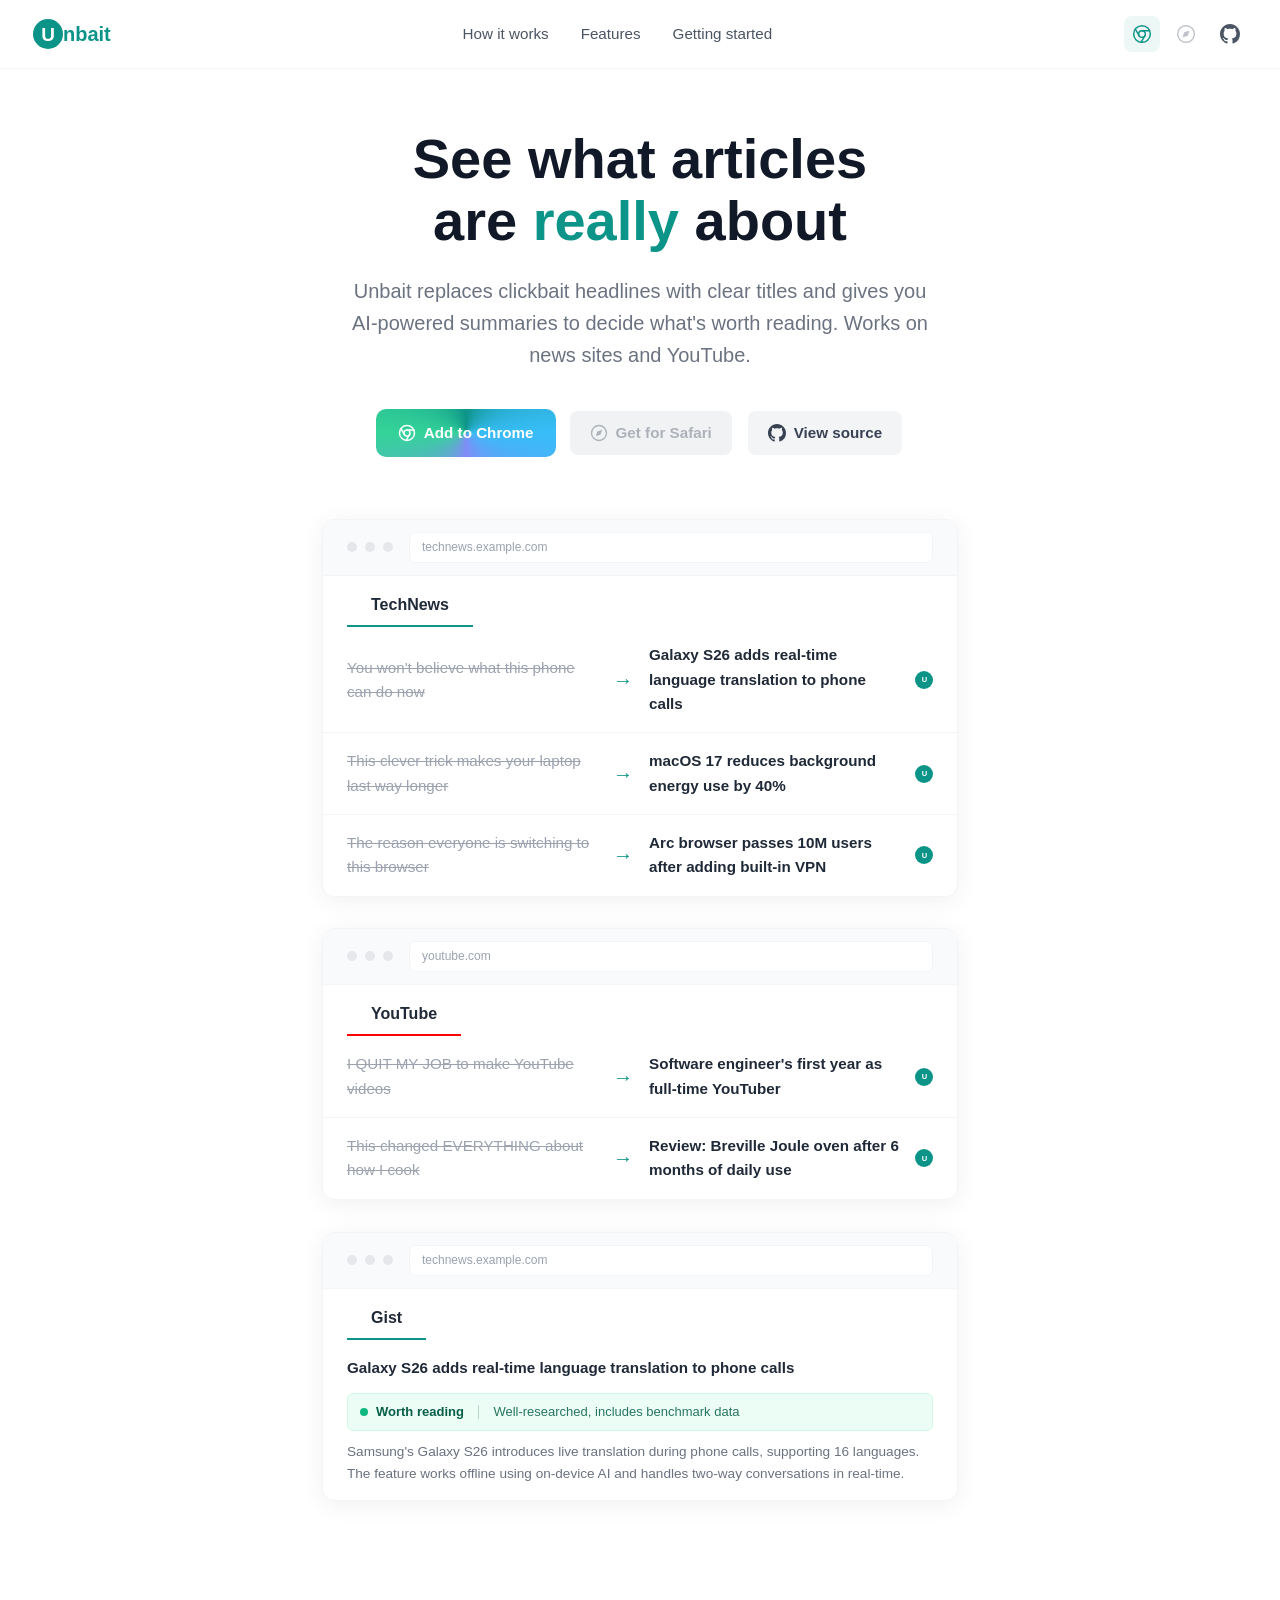
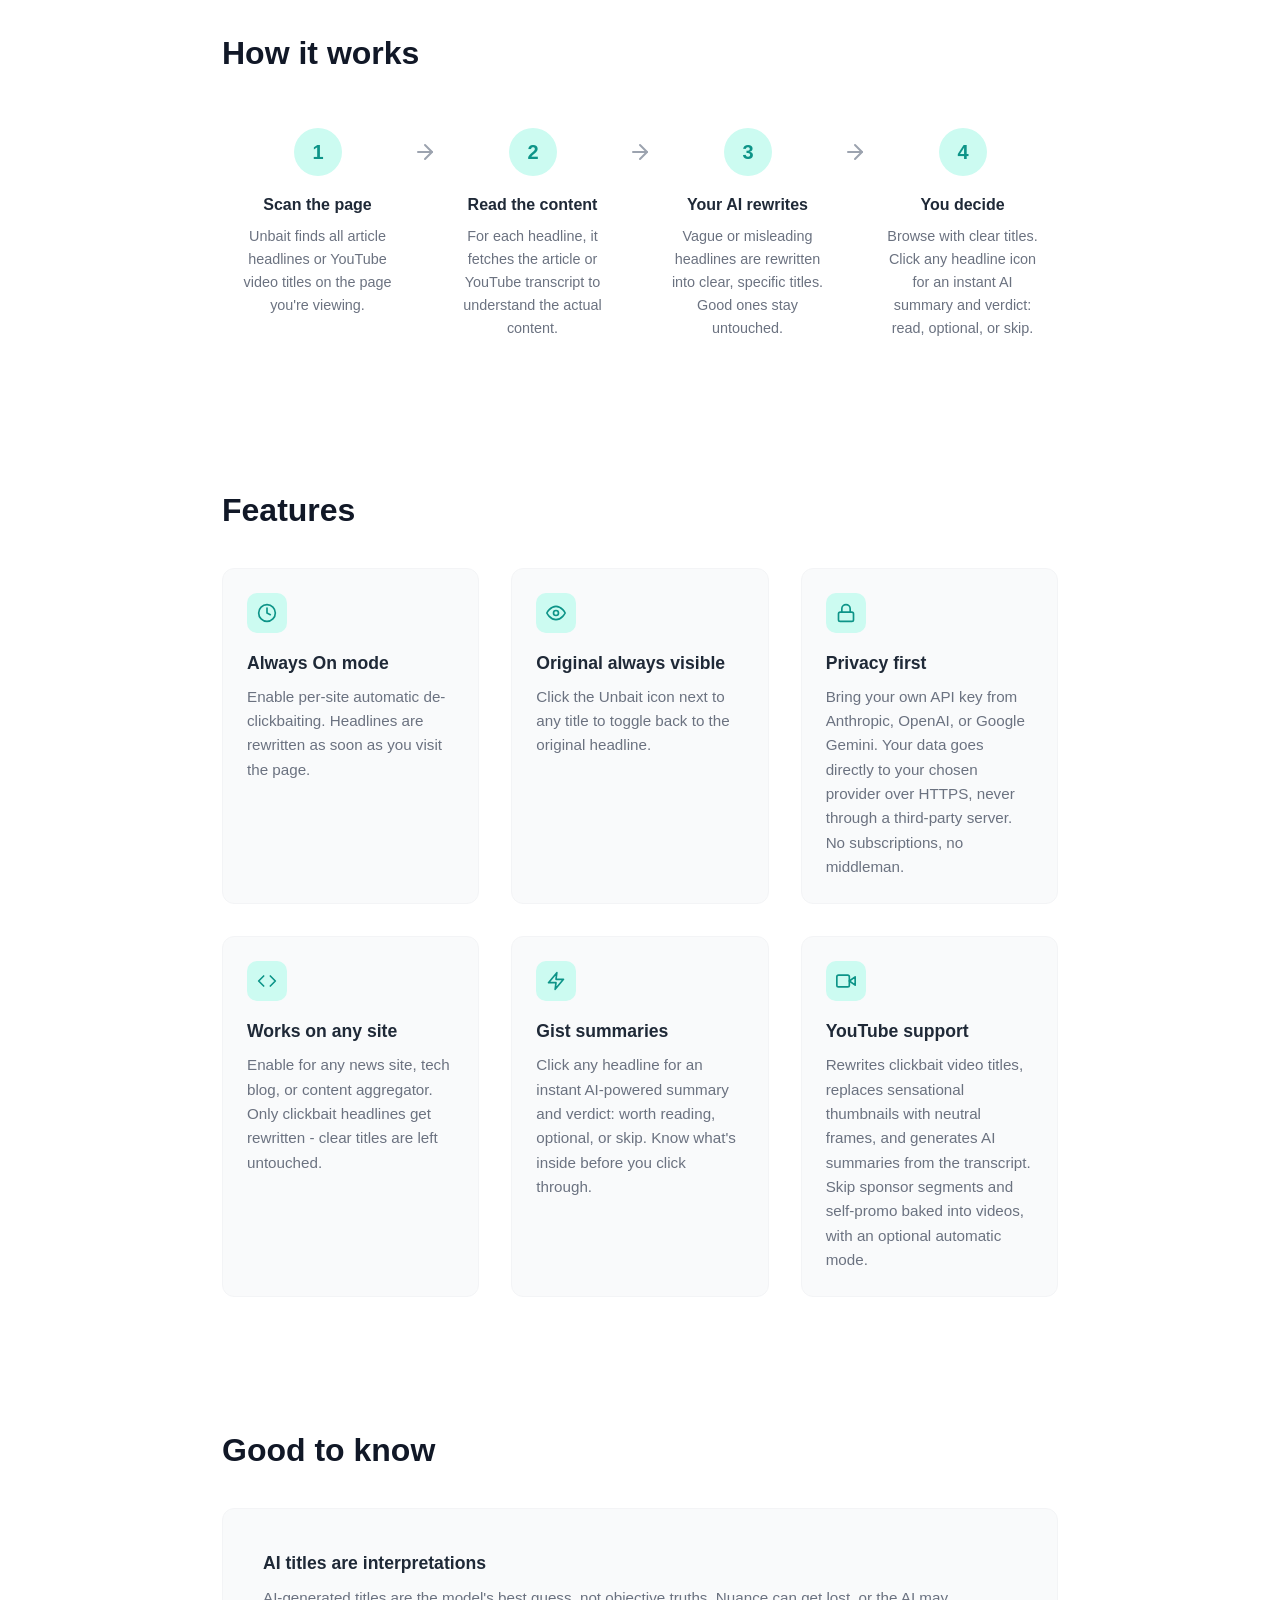
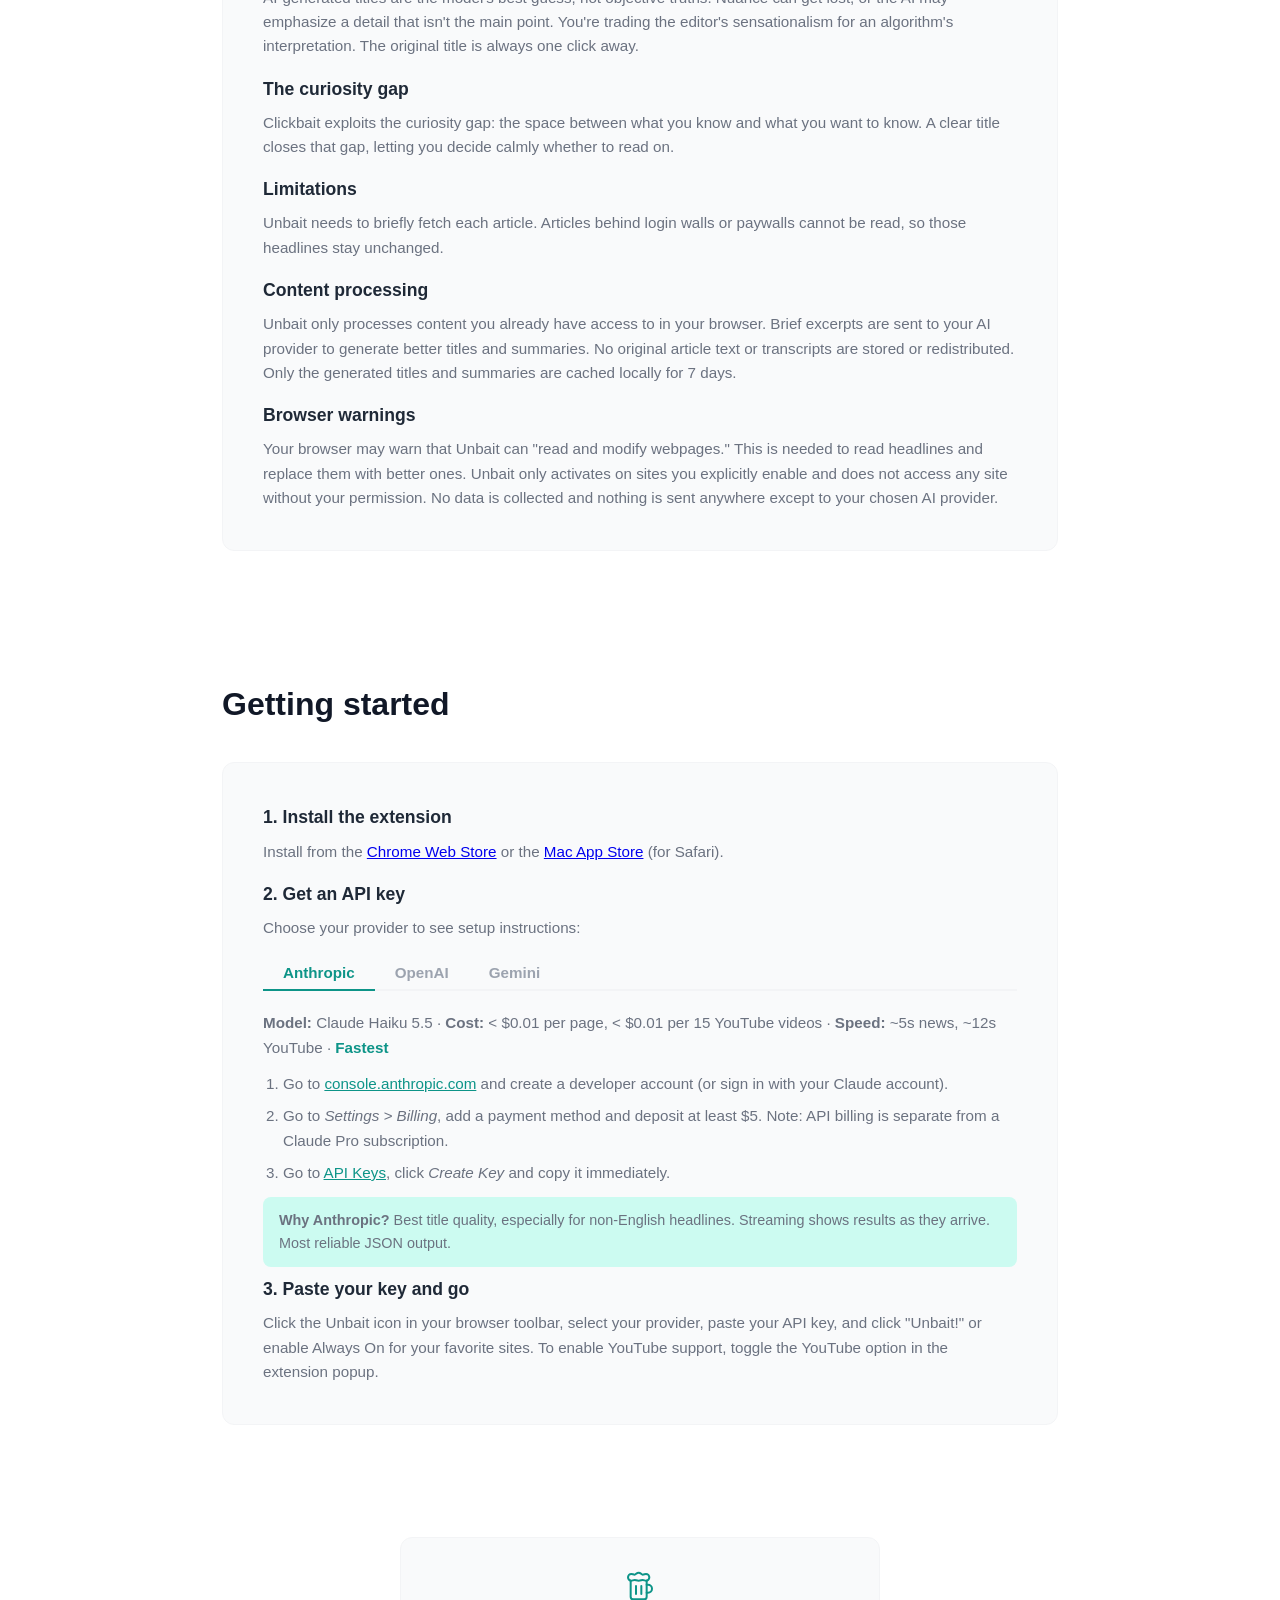
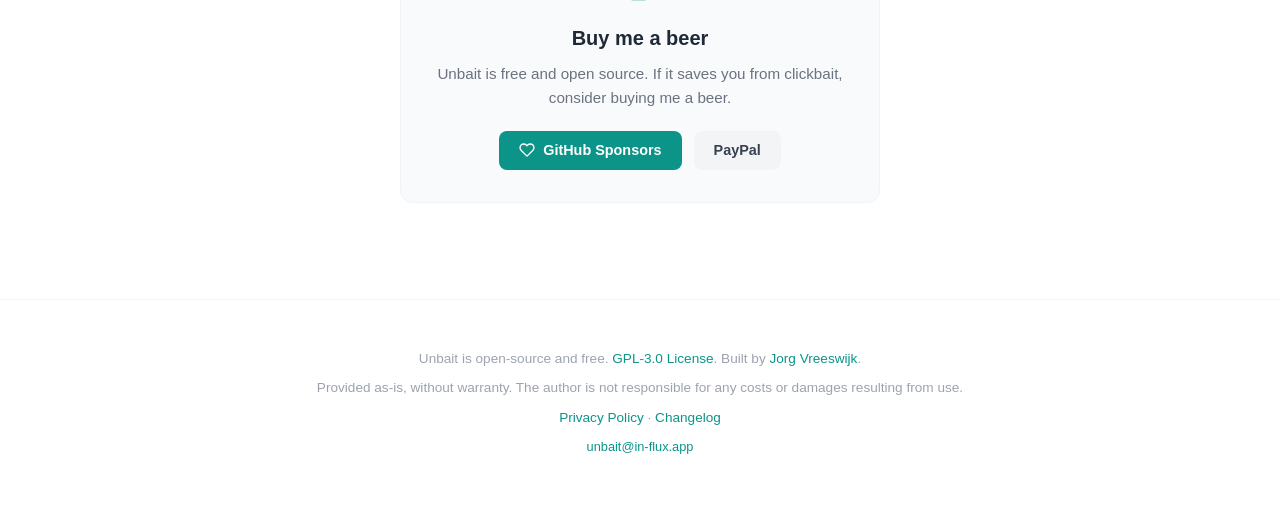
==== commit 1cc07a40: "Upgrade LLM models: Claude Haiku 5.5, GPT-6 Luna, Gemini 3.8 Flash - Centralize model IDs in MODELS " ====
--- a/docs/index.html
+++ b/docs/index.html
@@ -917,7 +917,7 @@
       </div>
 
       <div class="provider-instructions" id="instructions-anthropic">
-        <p><strong>Model:</strong> Claude Haiku 4.5 &middot; <strong>Cost:</strong> &lt; $0.01 per page, &lt; $0.01 per 15 YouTube videos &middot; <strong>Speed:</strong> ~5s news, ~12s YouTube &middot; <strong style="color: var(--teal);">Fastest</strong></p>
+        <p><strong>Model:</strong> Claude Haiku 5.5 &middot; <strong>Cost:</strong> &lt; $0.01 per page, &lt; $0.01 per 15 YouTube videos &middot; <strong>Speed:</strong> ~5s news, ~12s YouTube &middot; <strong style="color: var(--teal);">Fastest</strong></p>
         <ol>
           <li>Go to <a href="https://console.anthropic.com">console.anthropic.com</a> and create a developer account (or sign in with your Claude account).</li>
           <li>Go to <em>Settings &gt; Billing</em>, add a payment method and deposit at least $5. Note: API billing is separate from a Claude Pro subscription.</li>
@@ -927,7 +927,7 @@
       </div>
 
       <div class="provider-instructions" id="instructions-openai" style="display:none">
-        <p><strong>Model:</strong> GPT-4o mini &middot; <strong>Cost:</strong> &lt; $0.01 per page, &lt; $0.01 per 15 YouTube videos &middot; <strong>Speed:</strong> ~7s news, ~15s YouTube</p>
+        <p><strong>Model:</strong> GPT-6 Luna &middot; <strong>Cost:</strong> &lt; $0.01 per page, &lt; $0.01 per 15 YouTube videos &middot; <strong>Speed:</strong> ~7s news, ~15s YouTube</p>
         <ol>
           <li>Go to <a href="https://platform.openai.com">platform.openai.com</a> and sign up or log in.</li>
           <li>Go to <em>Settings &gt; Billing</em>, add a payment method and deposit at least $5.</li>
@@ -937,7 +937,7 @@
       </div>
 
       <div class="provider-instructions" id="instructions-gemini" style="display:none">
-        <p><strong>Model:</strong> Gemini 2.5 Flash &middot; <strong>Cost:</strong> Free but limited (20 pages/day, 5/min) &middot; <strong>Speed:</strong> ~10s news, ~22s YouTube</p>
+        <p><strong>Model:</strong> Gemini 3.8 Flash &middot; <strong>Cost:</strong> Free but limited (20 pages/day, 5/min) &middot; <strong>Speed:</strong> ~10s news, ~22s YouTube</p>
         <ol>
           <li>Go to <a href="https://aistudio.google.com/apikey">aistudio.google.com/apikey</a> and create a new API key.</li>
           <li>No billing required. The free tier allows ~20 pages per day.</li>
